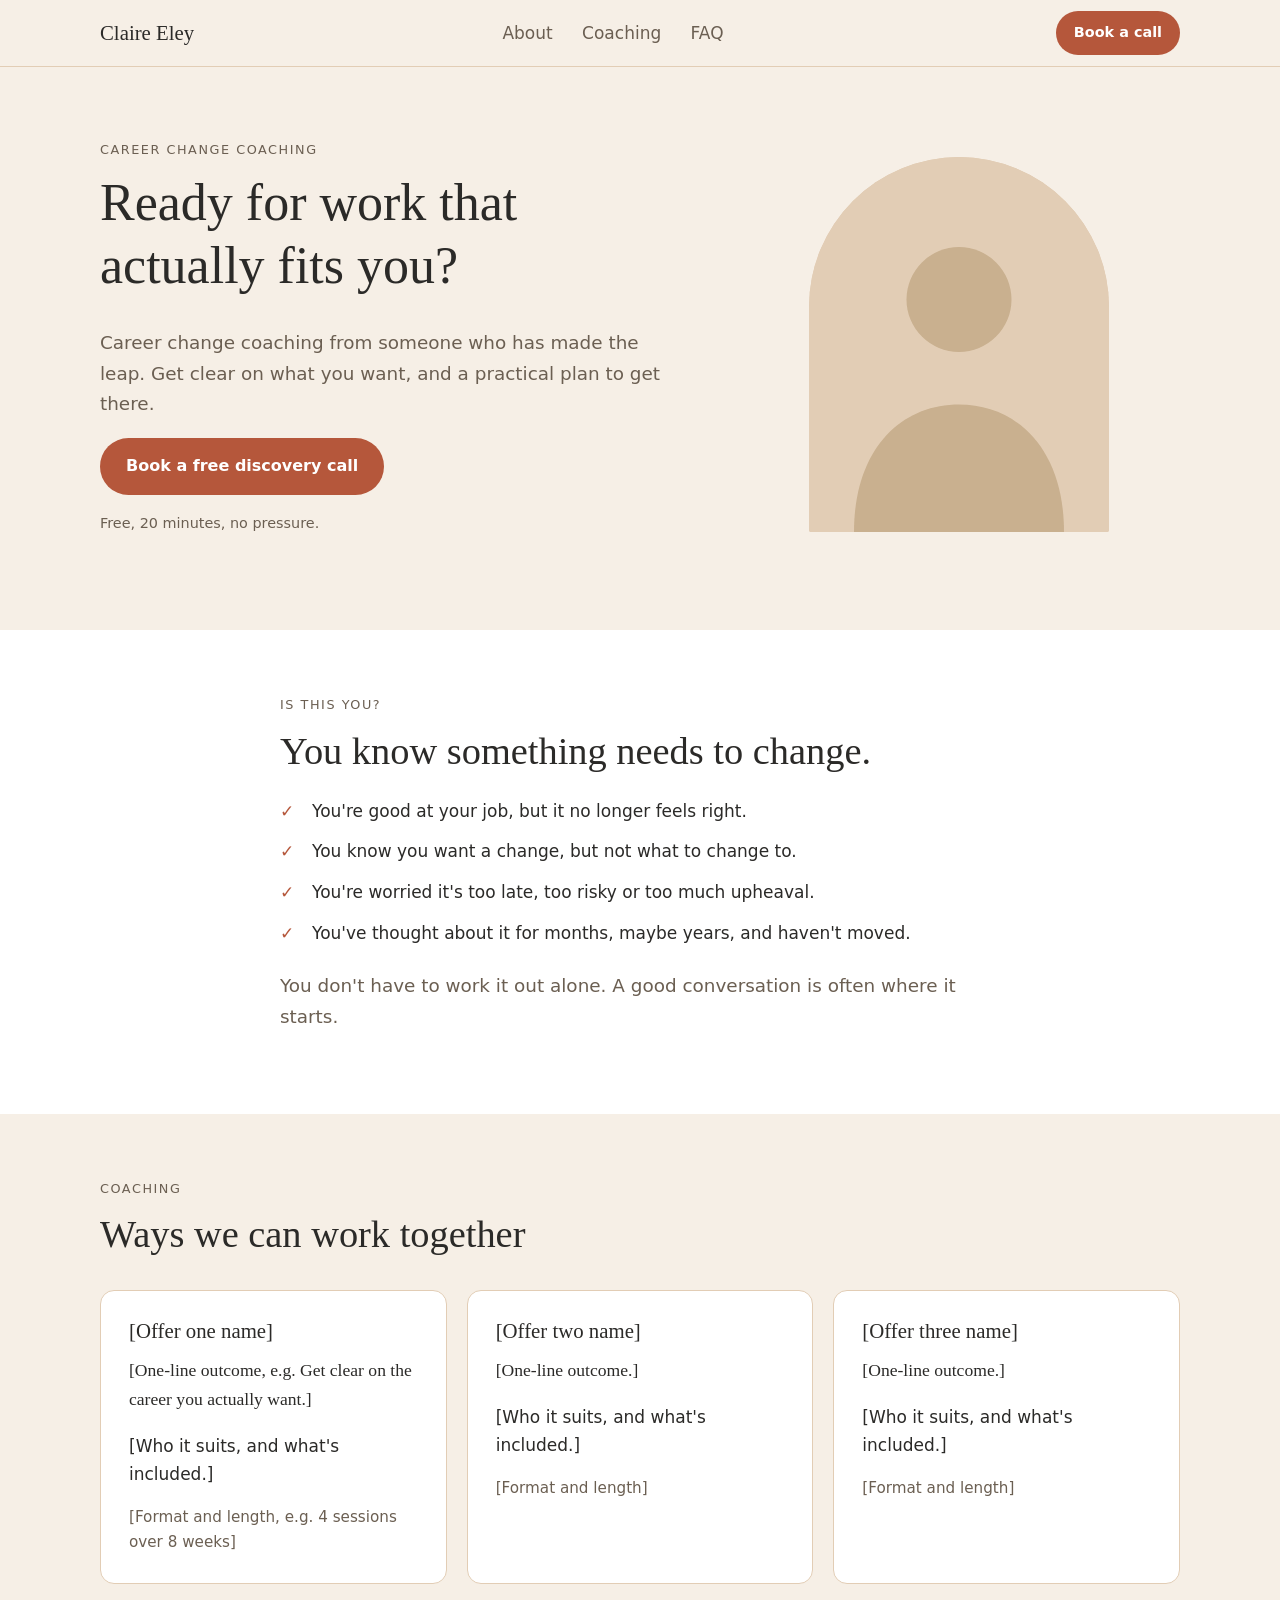
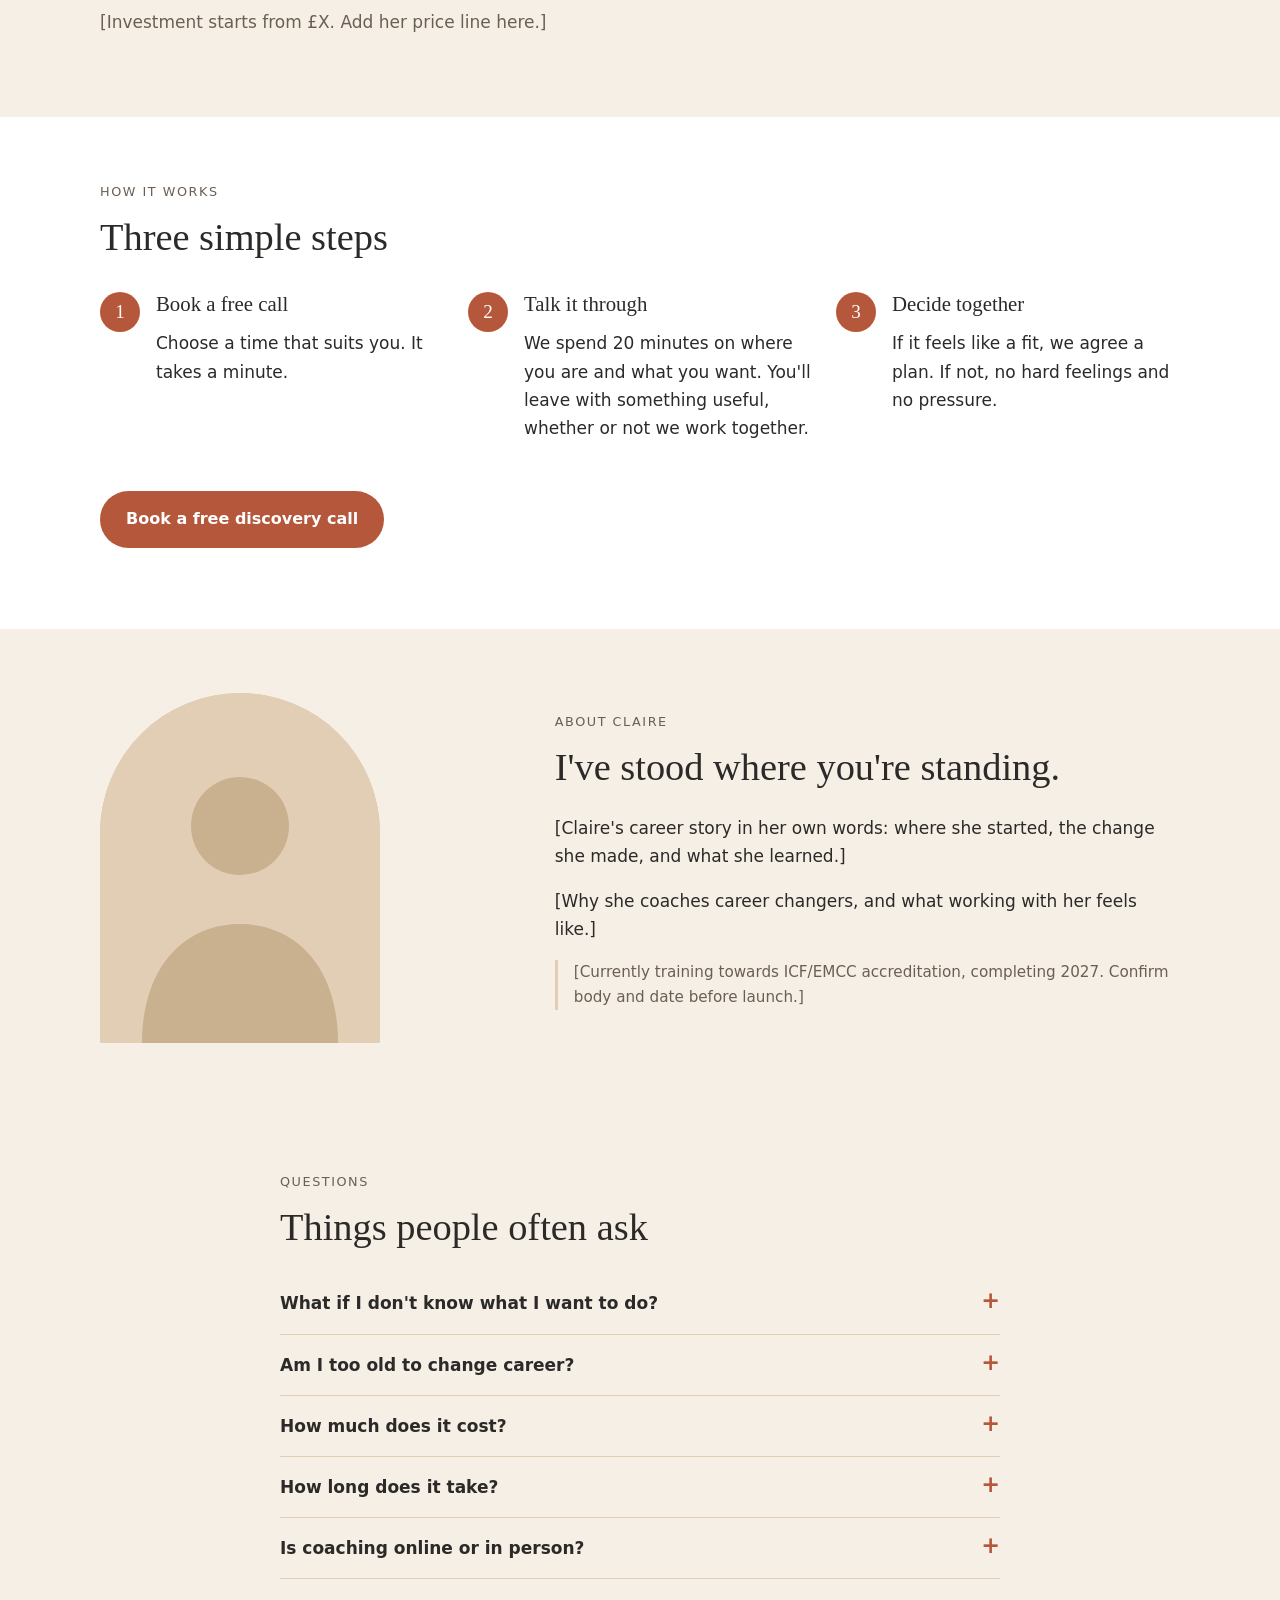
==== index.html @ 89d08ad0 "feat: about, hidden testimonials and FAQ sections Co-Authored-By: Claude Sonnet 5 <noreply@anthropic" ====
<!doctype html>
<html lang="en-GB">
<head>
  <meta charset="utf-8">
  <meta name="viewport" content="width=device-width, initial-scale=1">
  <title>Career Change Coach UK | Claire Eley Consulting &amp; Coaching</title>
  <meta name="description" content="Career change coaching in the UK with Claire Eley. Get clarity, confidence and a plan for work that fits you. Book a free discovery call.">
  <link rel="stylesheet" href="css/styles.css">
  <script src="js/main.js" defer></script>
</head>
<body>
<header class="site-header">
  <div class="container site-header__inner">
    <a class="logo" href="#top">Claire Eley</a>
    <nav class="site-nav" aria-label="Main">
      <a href="#about">About</a>
      <a href="#coaching">Coaching</a>
      <a href="#faq">FAQ</a>
    </nav>
    <a class="btn btn--primary btn--small js-book" href="#final-cta">Book a call</a>
  </div>
</header>
<main id="top">
<section class="hero">
  <div class="container hero__inner">
    <div class="hero__text">
      <p class="eyebrow">Career change coaching</p>
      <h1>Ready for work that actually fits you?</h1>
      <p class="lead">Career change coaching from someone who has made the leap. Get clear on what you want, and a practical plan to get there.</p>
      <p><a class="btn btn--primary js-book" href="#final-cta">Book a free discovery call</a></p>
      <p class="hero__note">Free, 20 minutes, no pressure.</p>
    </div>
    <div class="hero__photo">
      <img class="arch-photo" src="images/placeholder-portrait.svg" width="400" height="500" alt="Claire Eley, career change coach">
    </div>
  </div>
</section>

<section class="section section--alt" id="recognise">
  <div class="container narrow">
    <p class="eyebrow">Is this you?</p>
    <h2>You know something needs to change.</h2>
    <ul class="ticks">
      <li>You're good at your job, but it no longer feels right.</li>
      <li>You know you want a change, but not what to change to.</li>
      <li>You're worried it's too late, too risky or too much upheaval.</li>
      <li>You've thought about it for months, maybe years, and haven't moved.</li>
    </ul>
    <p class="lead">You don't have to work it out alone. A good conversation is often where it starts.</p>
  </div>
</section>

<section class="section" id="coaching">
  <div class="container">
    <p class="eyebrow">Coaching</p>
    <h2>Ways we can work together</h2>
    <div class="cards">
      <article class="card">
        <h3>[Offer one name]</h3>
        <p class="card__outcome">[One-line outcome, e.g. Get clear on the career you actually want.]</p>
        <p>[Who it suits, and what's included.]</p>
        <p class="card__meta">[Format and length, e.g. 4 sessions over 8 weeks]</p>
      </article>
      <article class="card">
        <h3>[Offer two name]</h3>
        <p class="card__outcome">[One-line outcome.]</p>
        <p>[Who it suits, and what's included.]</p>
        <p class="card__meta">[Format and length]</p>
      </article>
      <article class="card">
        <h3>[Offer three name]</h3>
        <p class="card__outcome">[One-line outcome.]</p>
        <p>[Who it suits, and what's included.]</p>
        <p class="card__meta">[Format and length]</p>
      </article>
    </div>
    <p class="price-note">[Investment starts from £X. Add her price line here.]</p>
  </div>
</section>

<section class="section section--alt" id="how-it-works">
  <div class="container">
    <p class="eyebrow">How it works</p>
    <h2>Three simple steps</h2>
    <ol class="steps">
      <li><h3>Book a free call</h3><p>Choose a time that suits you. It takes a minute.</p></li>
      <li><h3>Talk it through</h3><p>We spend 20 minutes on where you are and what you want. You'll leave with something useful, whether or not we work together.</p></li>
      <li><h3>Decide together</h3><p>If it feels like a fit, we agree a plan. If not, no hard feelings and no pressure.</p></li>
    </ol>
    <p><a class="btn btn--primary js-book" href="#final-cta">Book a free discovery call</a></p>
  </div>
</section>

<section class="section" id="about">
  <div class="container about">
    <div class="about__photo">
      <img class="arch-photo" src="images/placeholder-portrait.svg" width="400" height="500" alt="Claire Eley smiling" loading="lazy">
    </div>
    <div>
      <p class="eyebrow">About Claire</p>
      <h2>I've stood where you're standing.</h2>
      <p>[Claire's career story in her own words: where she started, the change she made, and what she learned.]</p>
      <p>[Why she coaches career changers, and what working with her feels like.]</p>
      <p class="credential">[Currently training towards ICF/EMCC accreditation, completing 2027. Confirm body and date before launch.]</p>
    </div>
  </div>
</section>

<!-- Remove the hidden attribute once 2-3 real client quotes (with permission) are in. -->
<section class="section section--alt" id="testimonials" hidden>
  <div class="container">
    <p class="eyebrow">Kind words</p>
    <h2>What clients say</h2>
    <div class="cards">
      <blockquote class="quote"><p>[Real client quote.]</p><footer>[First name, role]</footer></blockquote>
      <blockquote class="quote"><p>[Real client quote.]</p><footer>[First name, role]</footer></blockquote>
    </div>
  </div>
</section>

<section class="section" id="faq">
  <div class="container narrow">
    <p class="eyebrow">Questions</p>
    <h2>Things people often ask</h2>
    <details>
      <summary>What if I don't know what I want to do?</summary>
      <p>That's the most common starting point, and it's exactly what we work on. You don't need a plan to begin. You need a willingness to explore.</p>
    </details>
    <details>
      <summary>Am I too old to change career?</summary>
      <p>No. People change careers in their 30s, 40s, 50s and beyond. Your experience is an asset, and we'll work out how to use it.</p>
    </details>
    <details>
      <summary>How much does it cost?</summary>
      <p>[Add her pricing summary. The discovery call itself is always free.]</p>
    </details>
    <details>
      <summary>How long does it take?</summary>
      <p>[Typical length of her programmes.] Everyone's different, so we'll agree a pace that fits your life.</p>
    </details>
    <details>
      <summary>Is coaching online or in person?</summary>
      <p>[Her format, e.g. online by video call, with in-person options in her area.]</p>
    </details>
  </div>
</section>
</main>
</body>
</html>
---- css/styles.css ----
/* ==========================================================
   Claire Eley Consulting & Coaching
   To rebrand: change only the variables in :root.
   ========================================================== */
:root {
  --cream: #f6efe6;
  --sand: #e2cdb5;
  --ink: #2b2a28;
  --muted: #6b5f52;
  --terracotta: #b5573b;
  --terracotta-dark: #9a4830;
  --white: #ffffff;
  --serif: Georgia, "Times New Roman", serif;
  --sans: system-ui, -apple-system, "Segoe UI", Roboto, sans-serif;
  --radius: 14px;
  --maxw: 1080px;
}

*, *::before, *::after { box-sizing: border-box; }
html { scroll-behavior: smooth; -webkit-text-size-adjust: 100%; }
body {
  margin: 0;
  background: var(--cream);
  color: var(--ink);
  font-family: var(--sans);
  font-size: 1.0625rem;
  line-height: 1.65;
}
img { max-width: 100%; display: block; }
a { color: var(--terracotta-dark); }
h1, h2, h3 { font-family: var(--serif); font-weight: 400; line-height: 1.2; margin: 0 0 .6em; }
h1 { font-size: clamp(2rem, 6vw, 3.25rem); }
h2 { font-size: clamp(1.6rem, 4vw, 2.4rem); }
h3 { font-size: 1.3rem; }
p { margin: 0 0 1em; }
:focus-visible { outline: 3px solid var(--terracotta); outline-offset: 3px; }

.container { width: min(100% - 2rem, var(--maxw)); margin-inline: auto; }
.section { padding: 4rem 0; }
.section--alt { background: var(--white); }
.eyebrow {
  font-family: var(--sans); font-size: .8rem; letter-spacing: .12em;
  text-transform: uppercase; color: var(--muted); margin-bottom: .75rem;
}
.lead { font-size: 1.15rem; color: var(--muted); }

.btn {
  display: inline-block; padding: .85rem 1.5rem; border-radius: 999px;
  font-weight: 600; text-decoration: none; text-align: center; cursor: pointer;
  border: 2px solid transparent; font-size: 1rem; font-family: var(--sans);
}
.btn--primary { background: var(--terracotta); color: var(--white); }
.btn--primary:hover { background: var(--terracotta-dark); }
.btn--ghost { border-color: var(--terracotta); color: var(--terracotta-dark); background: transparent; }
.btn--ghost:hover { background: var(--terracotta); color: var(--white); }
.btn--small { padding: .5rem 1rem; font-size: .9rem; }

@media (prefers-reduced-motion: reduce) { html { scroll-behavior: auto; } }

/* Header */
.site-header {
  position: sticky; top: 0; z-index: 10;
  background: rgba(246, 239, 230, .96); backdrop-filter: blur(6px);
  border-bottom: 1px solid var(--sand);
}
.site-header__inner { display: flex; align-items: center; justify-content: space-between; padding: .7rem 0; gap: 1rem; }
.logo { font-family: var(--serif); font-size: 1.3rem; color: var(--ink); text-decoration: none; }
.site-nav { display: none; }
.site-nav a { color: var(--muted); text-decoration: none; margin-right: 1.5rem; }
.site-nav a:hover { color: var(--terracotta-dark); }

/* Hero */
.hero { padding: 2.5rem 0 3.5rem; }
.hero__inner { display: grid; gap: 2rem; align-items: center; }
.hero__photo { order: -1; max-width: 320px; margin-inline: auto; }
.arch-photo { width: 100%; height: auto; aspect-ratio: 4 / 5; object-fit: cover; border-radius: 999px 999px 14px 14px; background: var(--sand); }
.hero__note { font-size: .9rem; color: var(--muted); }

@media (min-width: 800px) {
  .site-nav { display: block; }
  .hero { padding: 4.5rem 0 5rem; }
  .hero__inner { grid-template-columns: 1.3fr 1fr; gap: 4rem; }
  .hero__photo { order: 0; max-width: none; }
}

.narrow { max-width: 720px; }
.ticks { list-style: none; padding: 0; margin: 0 0 1.5rem; }
.ticks li { padding-left: 2rem; position: relative; margin-bottom: .8rem; }
.ticks li::before { content: "✓"; position: absolute; left: 0; color: var(--terracotta); font-weight: 700; }

.cards { display: grid; gap: 1.25rem; margin: 2rem 0 1.5rem; }
.card { background: var(--white); border: 1px solid var(--sand); border-radius: var(--radius); padding: 1.75rem; }
.card__outcome { font-family: var(--serif); font-size: 1.1rem; }
.card__meta { color: var(--muted); font-size: .95rem; margin: 0; }
.price-note { color: var(--muted); }

.steps { list-style: none; padding: 0; margin: 2rem 0; display: grid; gap: 1.5rem; counter-reset: step; }
.steps li { position: relative; padding-left: 3.5rem; counter-increment: step; }
.steps li::before {
  content: counter(step); position: absolute; left: 0; top: 0;
  width: 2.5rem; height: 2.5rem; border-radius: 50%;
  background: var(--terracotta); color: var(--white);
  display: grid; place-items: center; font-family: var(--serif); font-size: 1.2rem;
}

@media (min-width: 800px) {
  .cards { grid-template-columns: repeat(3, 1fr); }
  .steps { grid-template-columns: repeat(3, 1fr); }
}

.about { display: grid; gap: 2rem; align-items: center; }
.about__photo { max-width: 280px; }
.credential { color: var(--muted); font-size: .95rem; border-left: 3px solid var(--sand); padding-left: 1rem; }

.quote { margin: 0; background: var(--cream); border-radius: var(--radius); padding: 1.75rem; font-family: var(--serif); font-size: 1.1rem; }
.quote footer { font-family: var(--sans); font-size: .9rem; color: var(--muted); margin-top: .75rem; }

details { border-bottom: 1px solid var(--sand); padding: 1rem 0; }
summary { cursor: pointer; font-weight: 600; list-style: none; padding-right: 2rem; position: relative; }
summary::-webkit-details-marker { display: none; }
summary::after { content: "+"; position: absolute; right: 0; color: var(--terracotta); font-size: 1.4rem; line-height: 1; }
details[open] summary::after { content: "–"; }
details p { margin: .75rem 0 0; color: var(--muted); }

@media (min-width: 800px) {
  .about { grid-template-columns: 1fr 1.6fr; gap: 4rem; }
}

[hidden] { display: none !important; }
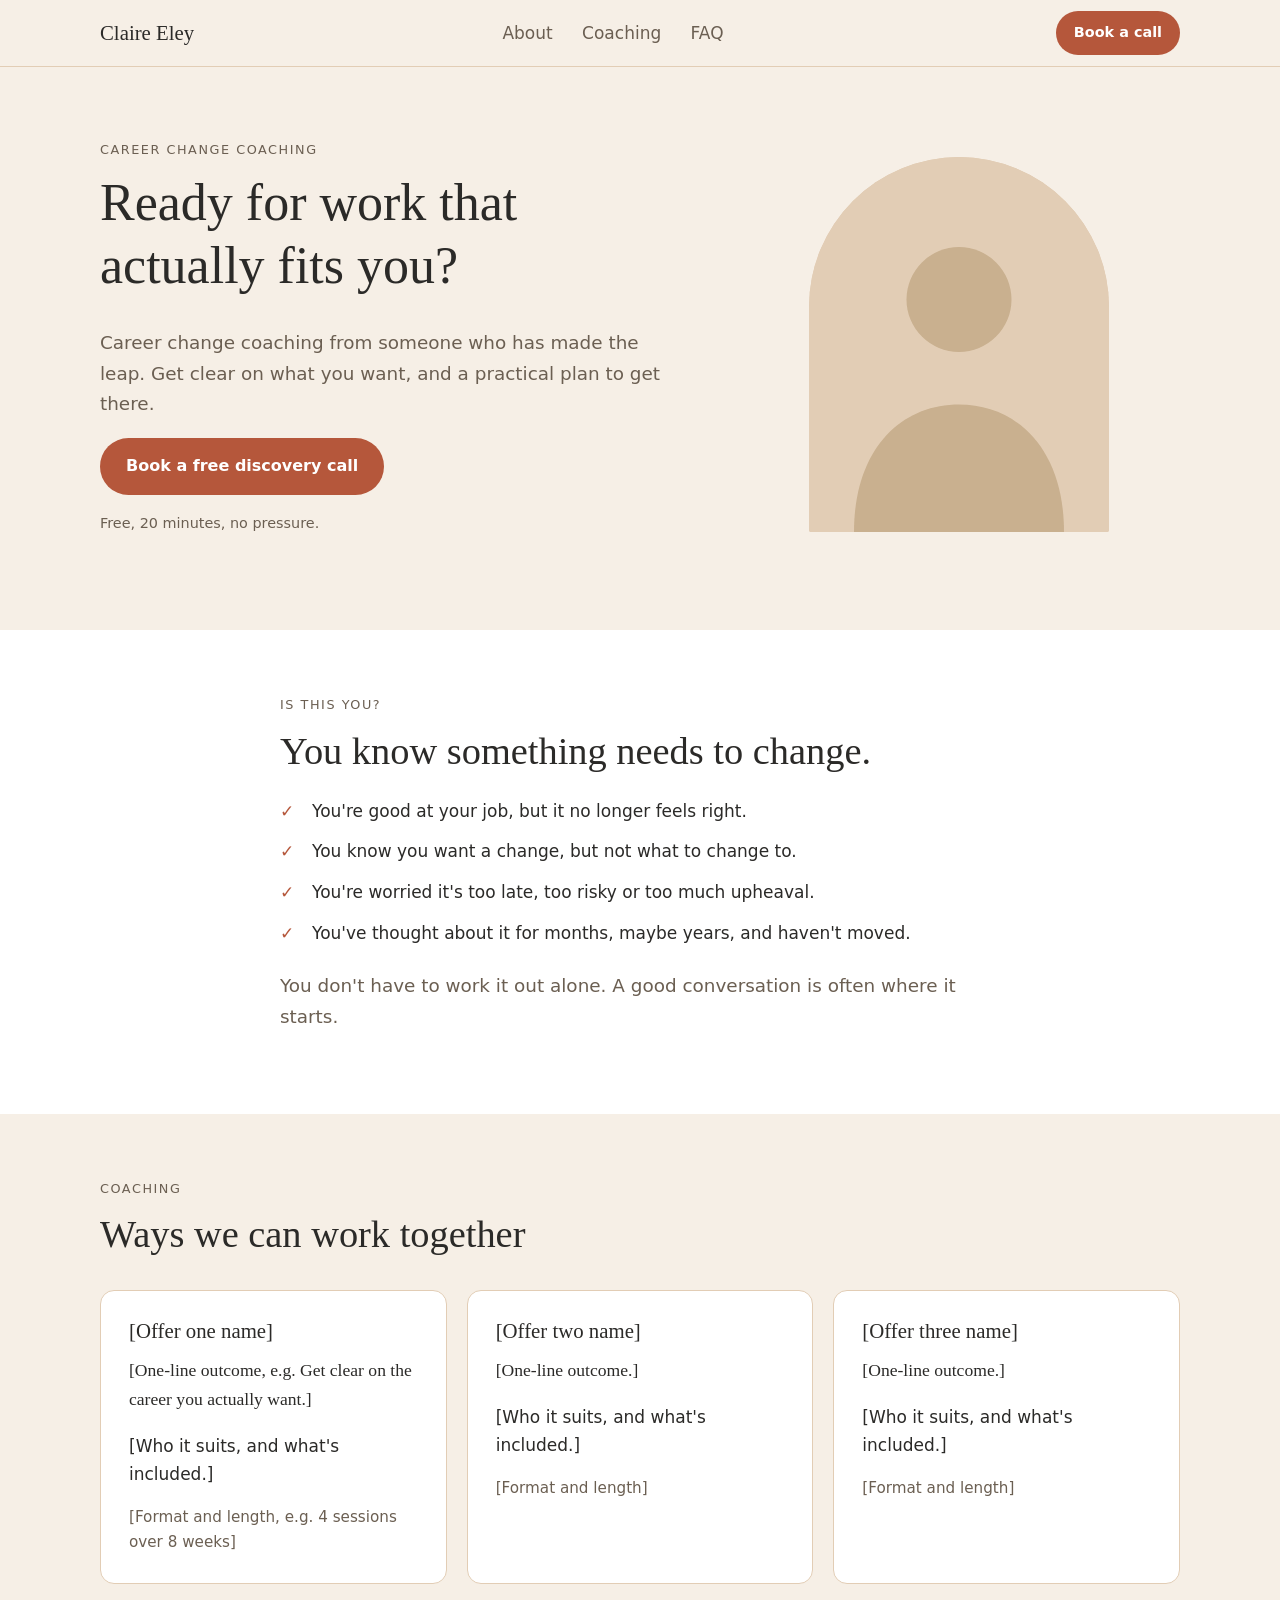
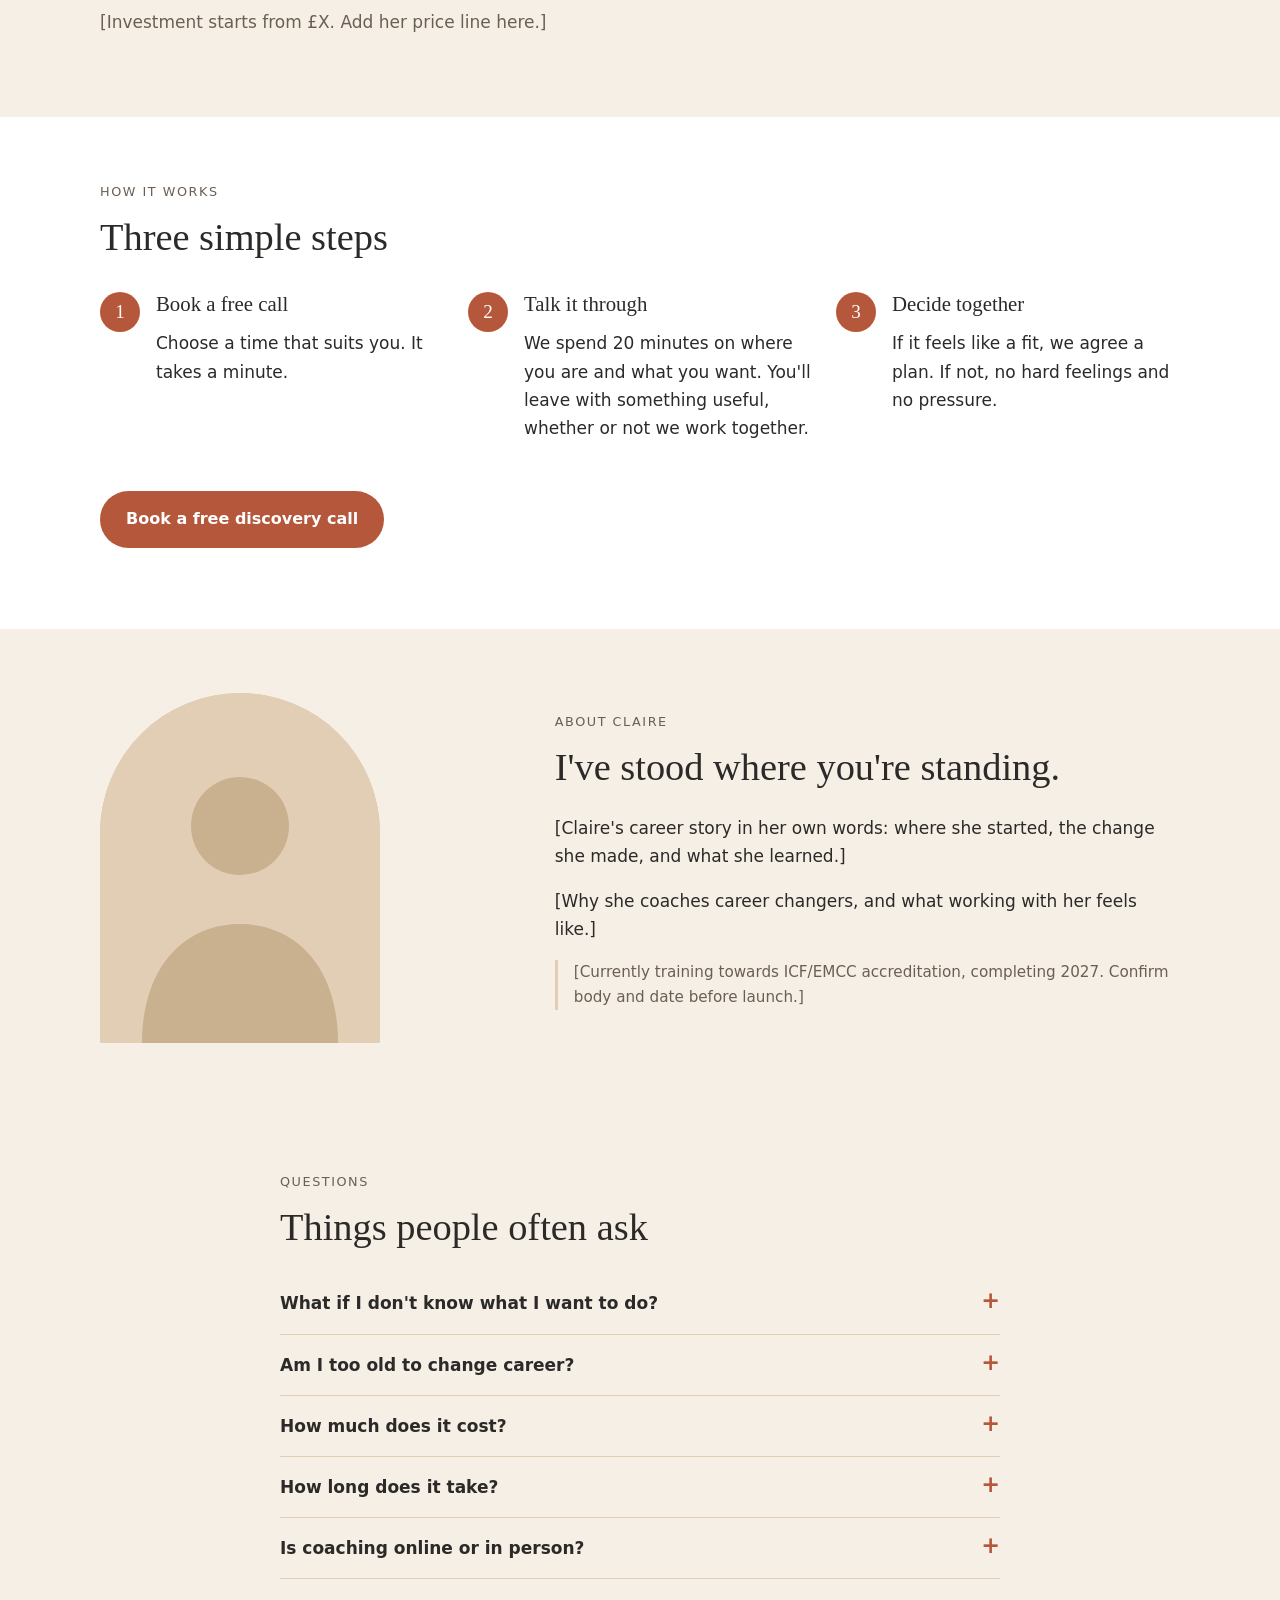
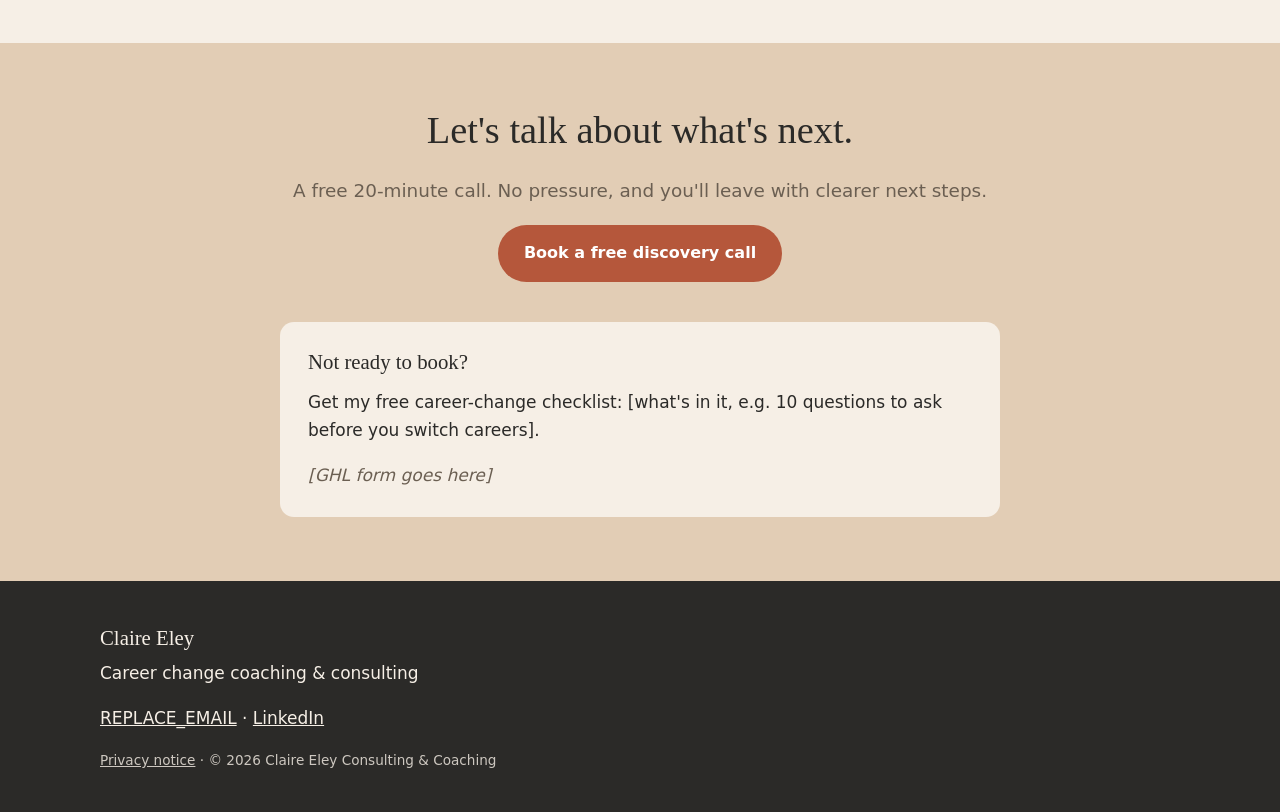
==== commit cf537b7d: "feat: final call-to-action, lead-magnet slot and footer Co-Authored-By: Claude Sonnet 5 <noreply@ant" ====
--- a/index.html
+++ b/index.html
@@ -144,6 +144,32 @@
     </details>
   </div>
 </section>
+
+<section class="section cta" id="final-cta">
+  <div class="container narrow">
+    <h2>Let's talk about what's next.</h2>
+    <p class="lead">A free 20-minute call. No pressure, and you'll leave with clearer next steps.</p>
+    <p><a class="btn btn--primary js-book" href="#final-cta">Book a free discovery call</a></p>
+
+    <div class="magnet">
+      <h3>Not ready to book?</h3>
+      <p>Get my free career-change checklist: [what's in it, e.g. 10 questions to ask before you switch careers].</p>
+      <div class="form-slot">
+        <!-- Paste the GHL form embed code here. It must redirect to thank-you.html and include the consent tickbox linking to privacy.html. -->
+        <p class="form-slot__fallback">[GHL form goes here]</p>
+      </div>
+    </div>
+  </div>
+</section>
 </main>
+
+<footer class="site-footer">
+  <div class="container site-footer__inner">
+    <p class="logo">Claire Eley</p>
+    <p>Career change coaching &amp; consulting</p>
+    <p><a href="mailto:REPLACE_EMAIL">REPLACE_EMAIL</a> · <a href="https://REPLACE_LINKEDIN_URL">LinkedIn</a></p>
+    <p class="site-footer__small"><a href="privacy.html">Privacy notice</a> · © 2026 Claire Eley Consulting &amp; Coaching</p>
+  </div>
+</footer>
 </body>
 </html>
--- a/css/styles.css
+++ b/css/styles.css
@@ -127,3 +127,15 @@
 }
 
 [hidden] { display: none !important; }
+
+.cta { background: var(--sand); text-align: center; }
+.cta .narrow { margin-inline: auto; }
+.magnet { background: var(--cream); border-radius: var(--radius); padding: 1.75rem; margin-top: 2.5rem; text-align: left; }
+.form-slot { margin-top: 1rem; }
+.form-slot iframe { width: 100%; border: 0; }
+.form-slot__fallback { color: var(--muted); font-style: italic; margin: 0; }
+
+.site-footer { background: var(--ink); color: var(--cream); padding: 2.5rem 0; }
+.site-footer a { color: var(--cream); }
+.site-footer .logo { color: var(--cream); margin-bottom: .25rem; }
+.site-footer__small { font-size: .85rem; opacity: .8; margin: 1rem 0 0; }
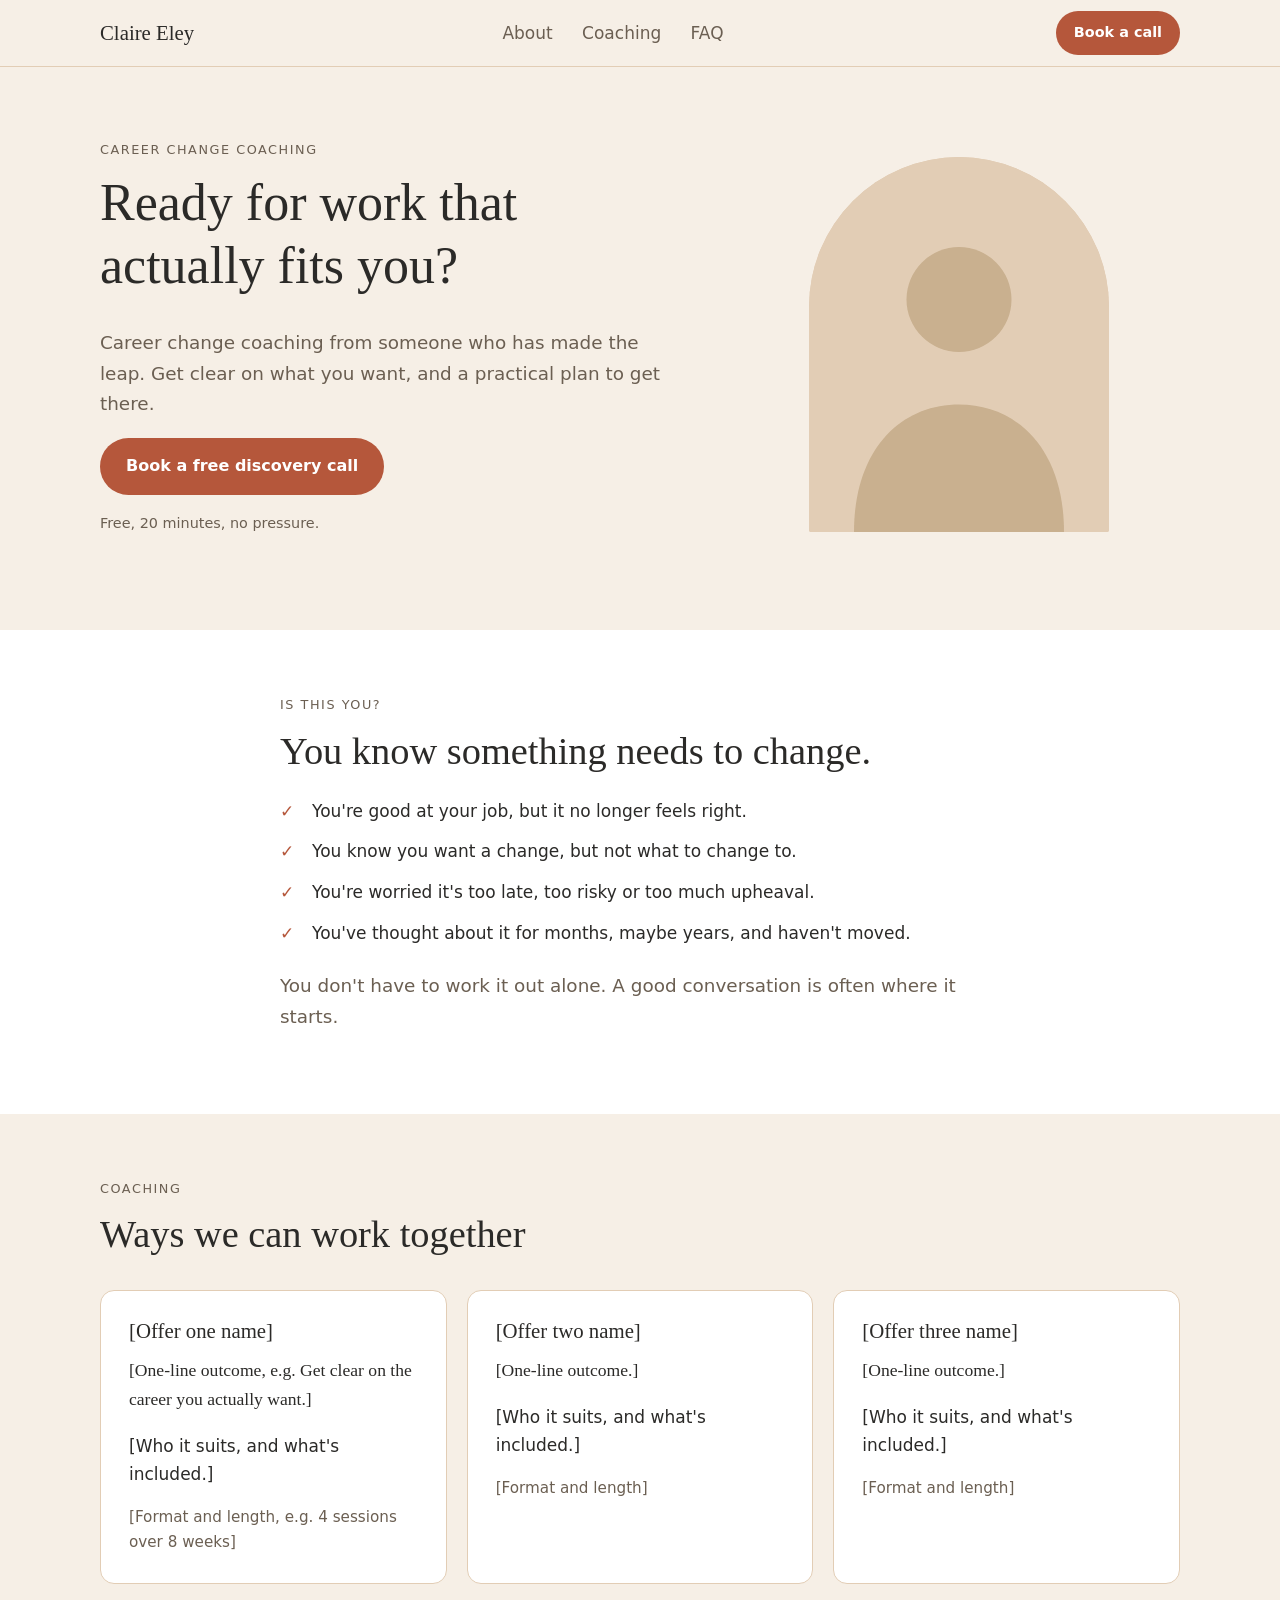
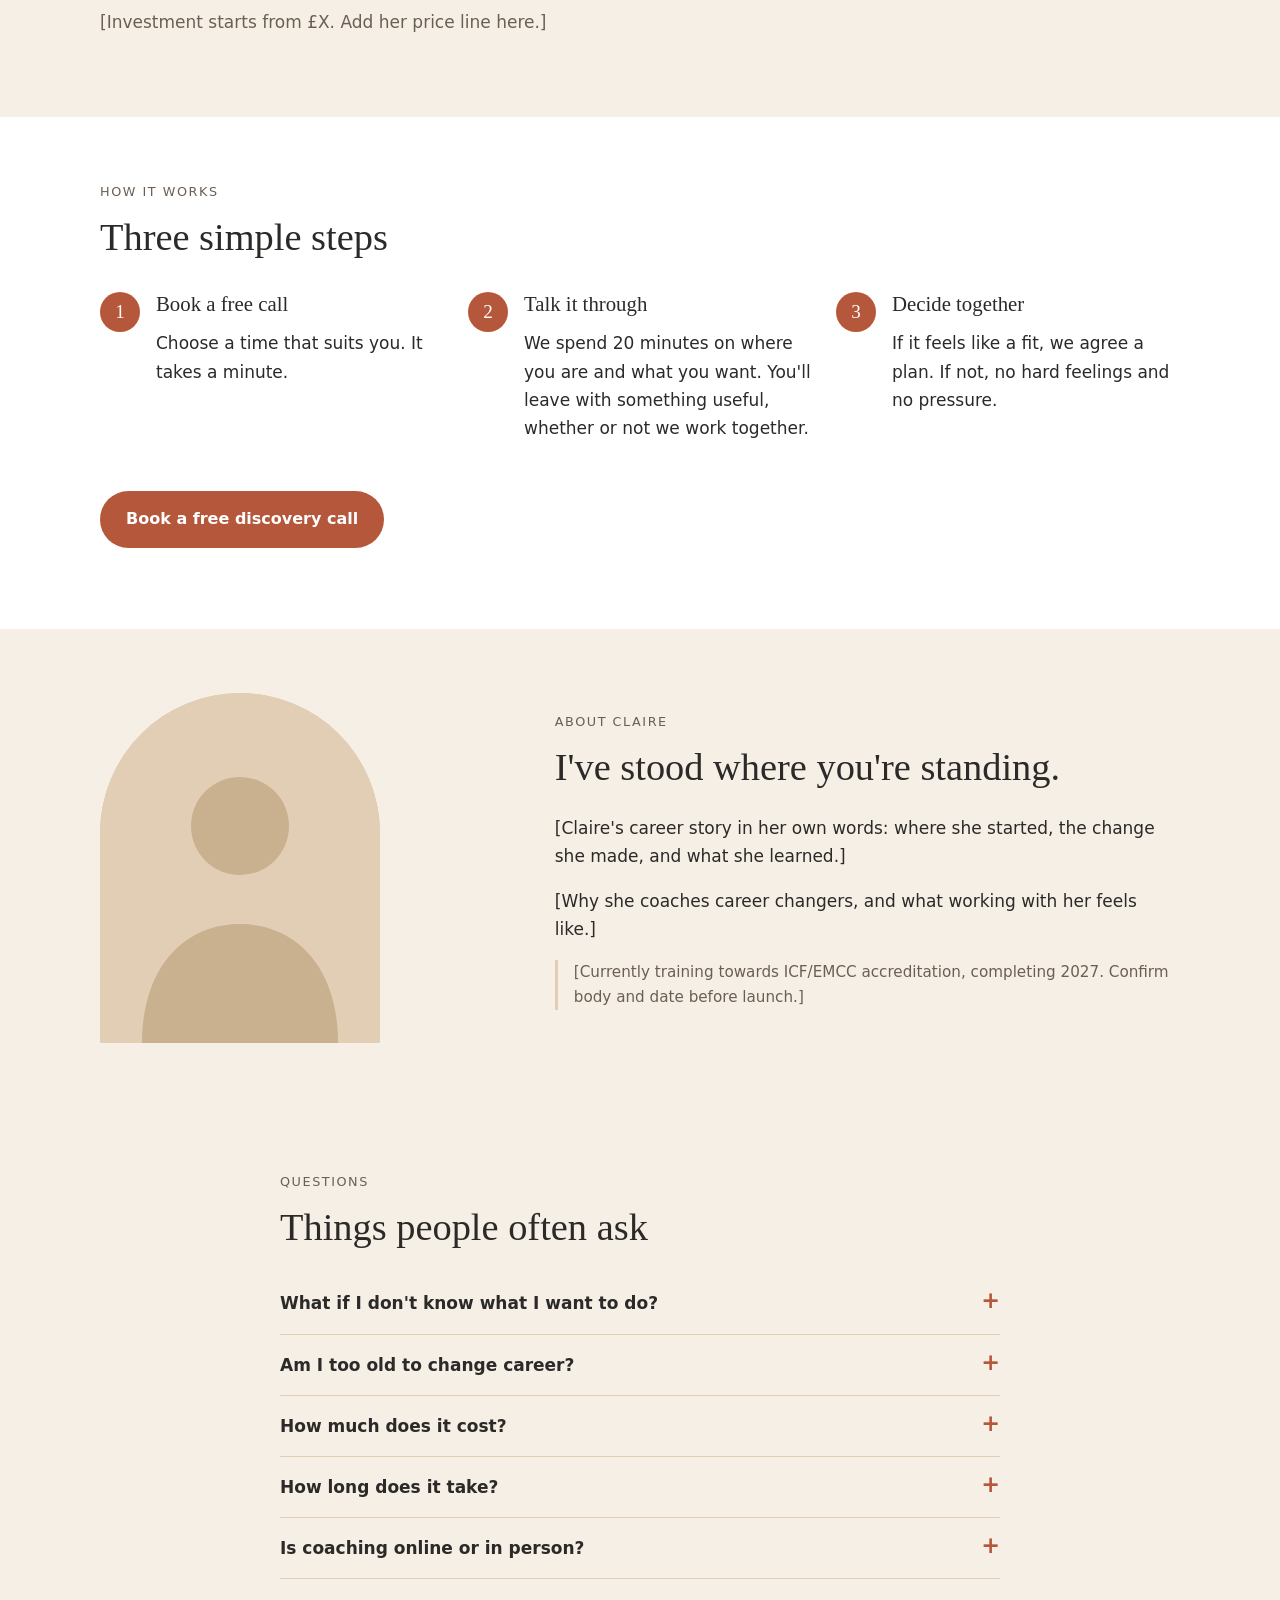
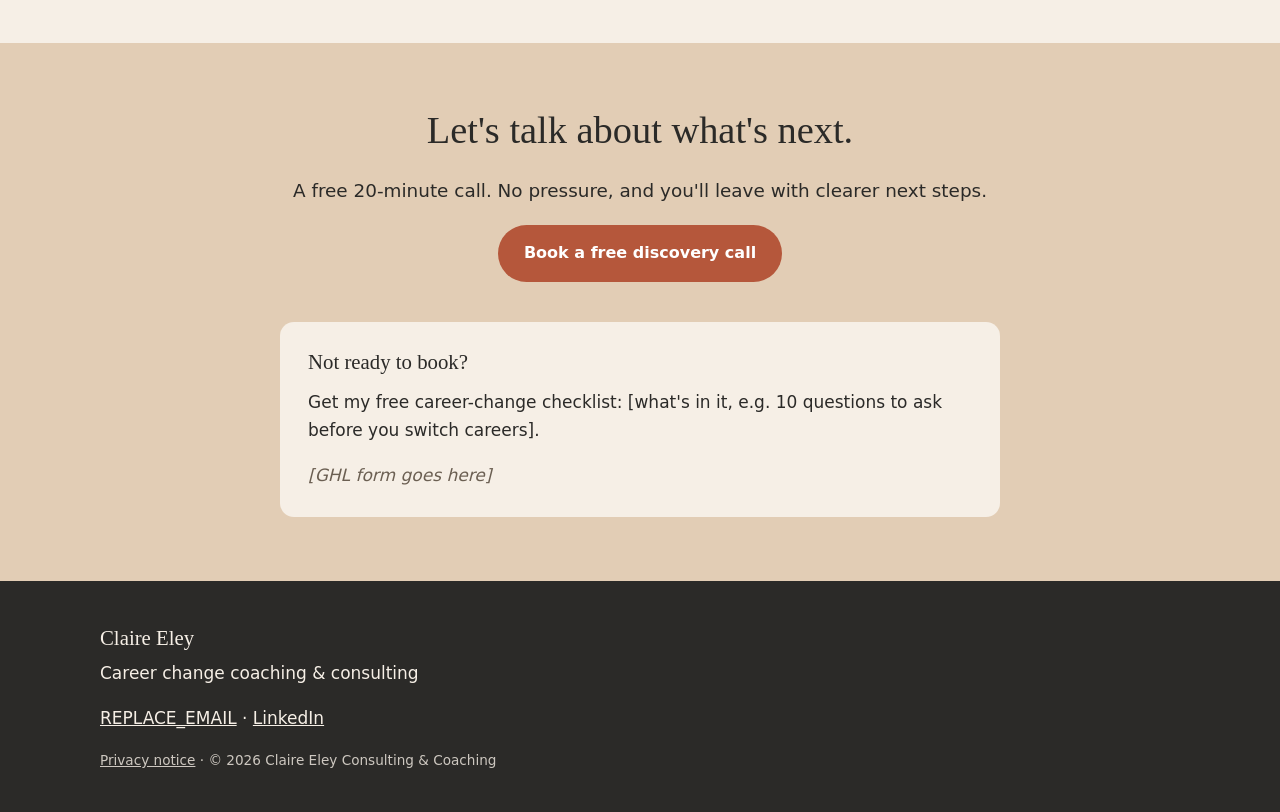
==== commit 2978fe24: "fix: apply final review findings Co-Authored-By: Claude Sonnet 5 <noreply@anthropic.com>" ====
--- a/index.html
+++ b/index.html
@@ -7,6 +7,23 @@
   <meta name="description" content="Career change coaching in the UK with Claire Eley. Get clarity, confidence and a plan for work that fits you. Book a free discovery call.">
   <link rel="stylesheet" href="css/styles.css">
   <script src="js/main.js" defer></script>
+  <link rel="canonical" href="https://REPLACE_DOMAIN/">
+  <meta property="og:type" content="website">
+  <meta property="og:title" content="Career Change Coach UK | Claire Eley">
+  <meta property="og:description" content="Clarity, confidence and a plan for work that fits you. Book a free discovery call.">
+  <meta property="og:url" content="https://REPLACE_DOMAIN/">
+  <meta property="og:image" content="https://REPLACE_DOMAIN/images/share.jpg">
+  <meta name="twitter:card" content="summary_large_image">
+  <script type="application/ld+json">
+  {
+    "@context": "https://schema.org",
+    "@type": "ProfessionalService",
+    "name": "Claire Eley Consulting & Coaching",
+    "url": "https://REPLACE_DOMAIN/",
+    "description": "Career change coaching in the UK.",
+    "areaServed": "GB"
+  }
+  </script>
 </head>
 <body>
 <header class="site-header">
@@ -112,8 +129,10 @@
     <p class="eyebrow">Kind words</p>
     <h2>What clients say</h2>
     <div class="cards">
+      <!-- Uncomment and fill in when 2-3 real client quotes (with permission) exist; then remove the hidden attribute on this section.
       <blockquote class="quote"><p>[Real client quote.]</p><footer>[First name, role]</footer></blockquote>
       <blockquote class="quote"><p>[Real client quote.]</p><footer>[First name, role]</footer></blockquote>
+      -->
     </div>
   </div>
 </section>
@@ -124,7 +143,7 @@
     <h2>Things people often ask</h2>
     <details>
       <summary>What if I don't know what I want to do?</summary>
-      <p>That's the most common starting point, and it's exactly what we work on. You don't need a plan to begin. You need a willingness to explore.</p>
+      <p>That's a very common starting point, and it's exactly what we work on. You don't need a plan to begin. You need a willingness to explore.</p>
     </details>
     <details>
       <summary>Am I too old to change career?</summary>
@@ -167,7 +186,7 @@
   <div class="container site-footer__inner">
     <p class="logo">Claire Eley</p>
     <p>Career change coaching &amp; consulting</p>
-    <p><a href="mailto:REPLACE_EMAIL">REPLACE_EMAIL</a> · <a href="https://REPLACE_LINKEDIN_URL">LinkedIn</a></p>
+    <p><a href="mailto:REPLACE_EMAIL">REPLACE_EMAIL</a> · <a href="https://www.linkedin.com/in/REPLACE_LINKEDIN_HANDLE">LinkedIn</a></p>
     <p class="site-footer__small"><a href="privacy.html">Privacy notice</a> · © 2026 Claire Eley Consulting &amp; Coaching</p>
   </div>
 </footer>
--- a/css/styles.css
+++ b/css/styles.css
@@ -17,6 +17,7 @@
 }
 
 *, *::before, *::after { box-sizing: border-box; }
+[id] { scroll-margin-top: 5rem; }
 html { scroll-behavior: smooth; -webkit-text-size-adjust: 100%; }
 body {
   margin: 0;
@@ -86,7 +87,7 @@
 .narrow { max-width: 720px; }
 .ticks { list-style: none; padding: 0; margin: 0 0 1.5rem; }
 .ticks li { padding-left: 2rem; position: relative; margin-bottom: .8rem; }
-.ticks li::before { content: "✓"; position: absolute; left: 0; color: var(--terracotta); font-weight: 700; }
+.ticks li::before { content: "✓"; content: "✓" / ""; position: absolute; left: 0; color: var(--terracotta); font-weight: 700; }
 
 .cards { display: grid; gap: 1.25rem; margin: 2rem 0 1.5rem; }
 .card { background: var(--white); border: 1px solid var(--sand); border-radius: var(--radius); padding: 1.75rem; }
@@ -129,6 +130,7 @@
 [hidden] { display: none !important; }
 
 .cta { background: var(--sand); text-align: center; }
+.cta .lead { color: var(--ink); }
 .cta .narrow { margin-inline: auto; }
 .magnet { background: var(--cream); border-radius: var(--radius); padding: 1.75rem; margin-top: 2.5rem; text-align: left; }
 .form-slot { margin-top: 1rem; }
@@ -139,3 +141,6 @@
 .site-footer a { color: var(--cream); }
 .site-footer .logo { color: var(--cream); margin-bottom: .25rem; }
 .site-footer__small { font-size: .85rem; opacity: .8; margin: 1rem 0 0; }
+
+.legal h2 { font-size: 1.4rem; margin-top: 2rem; }
+.legal ul { padding-left: 1.2rem; }
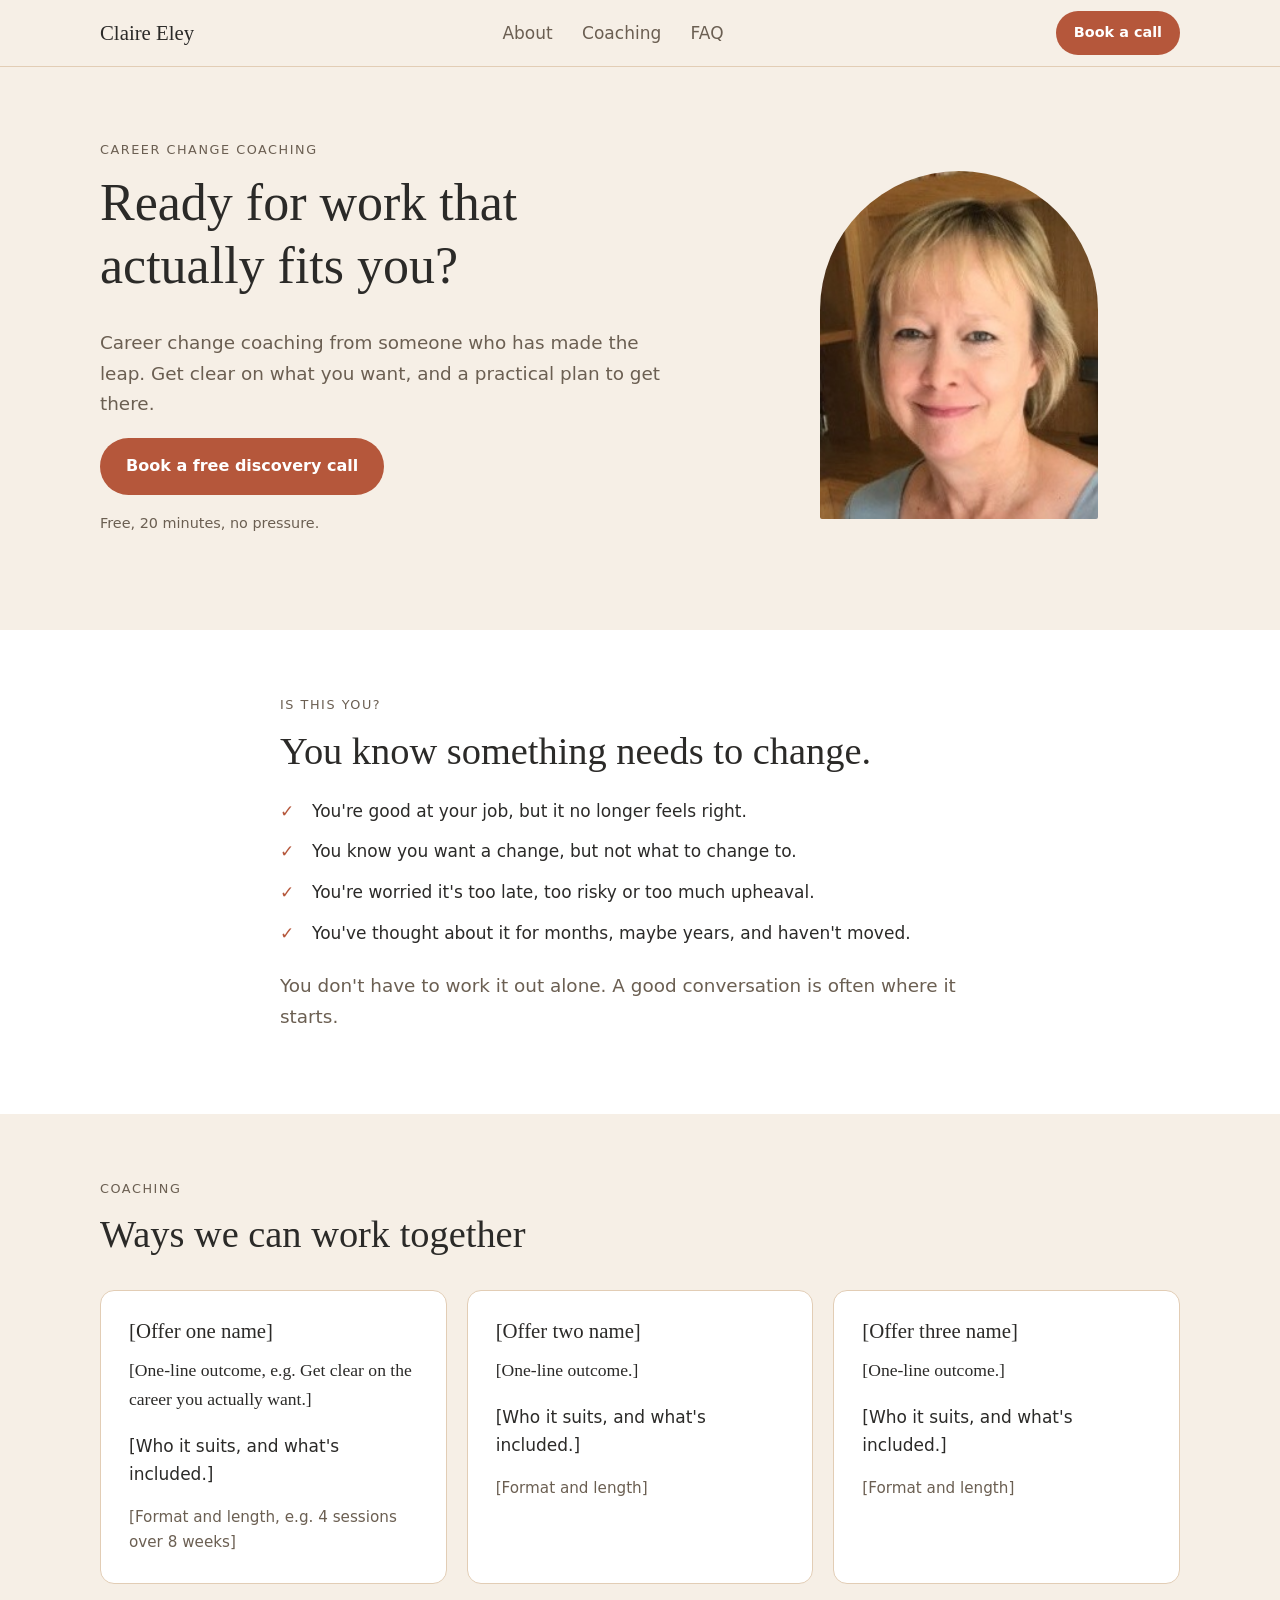
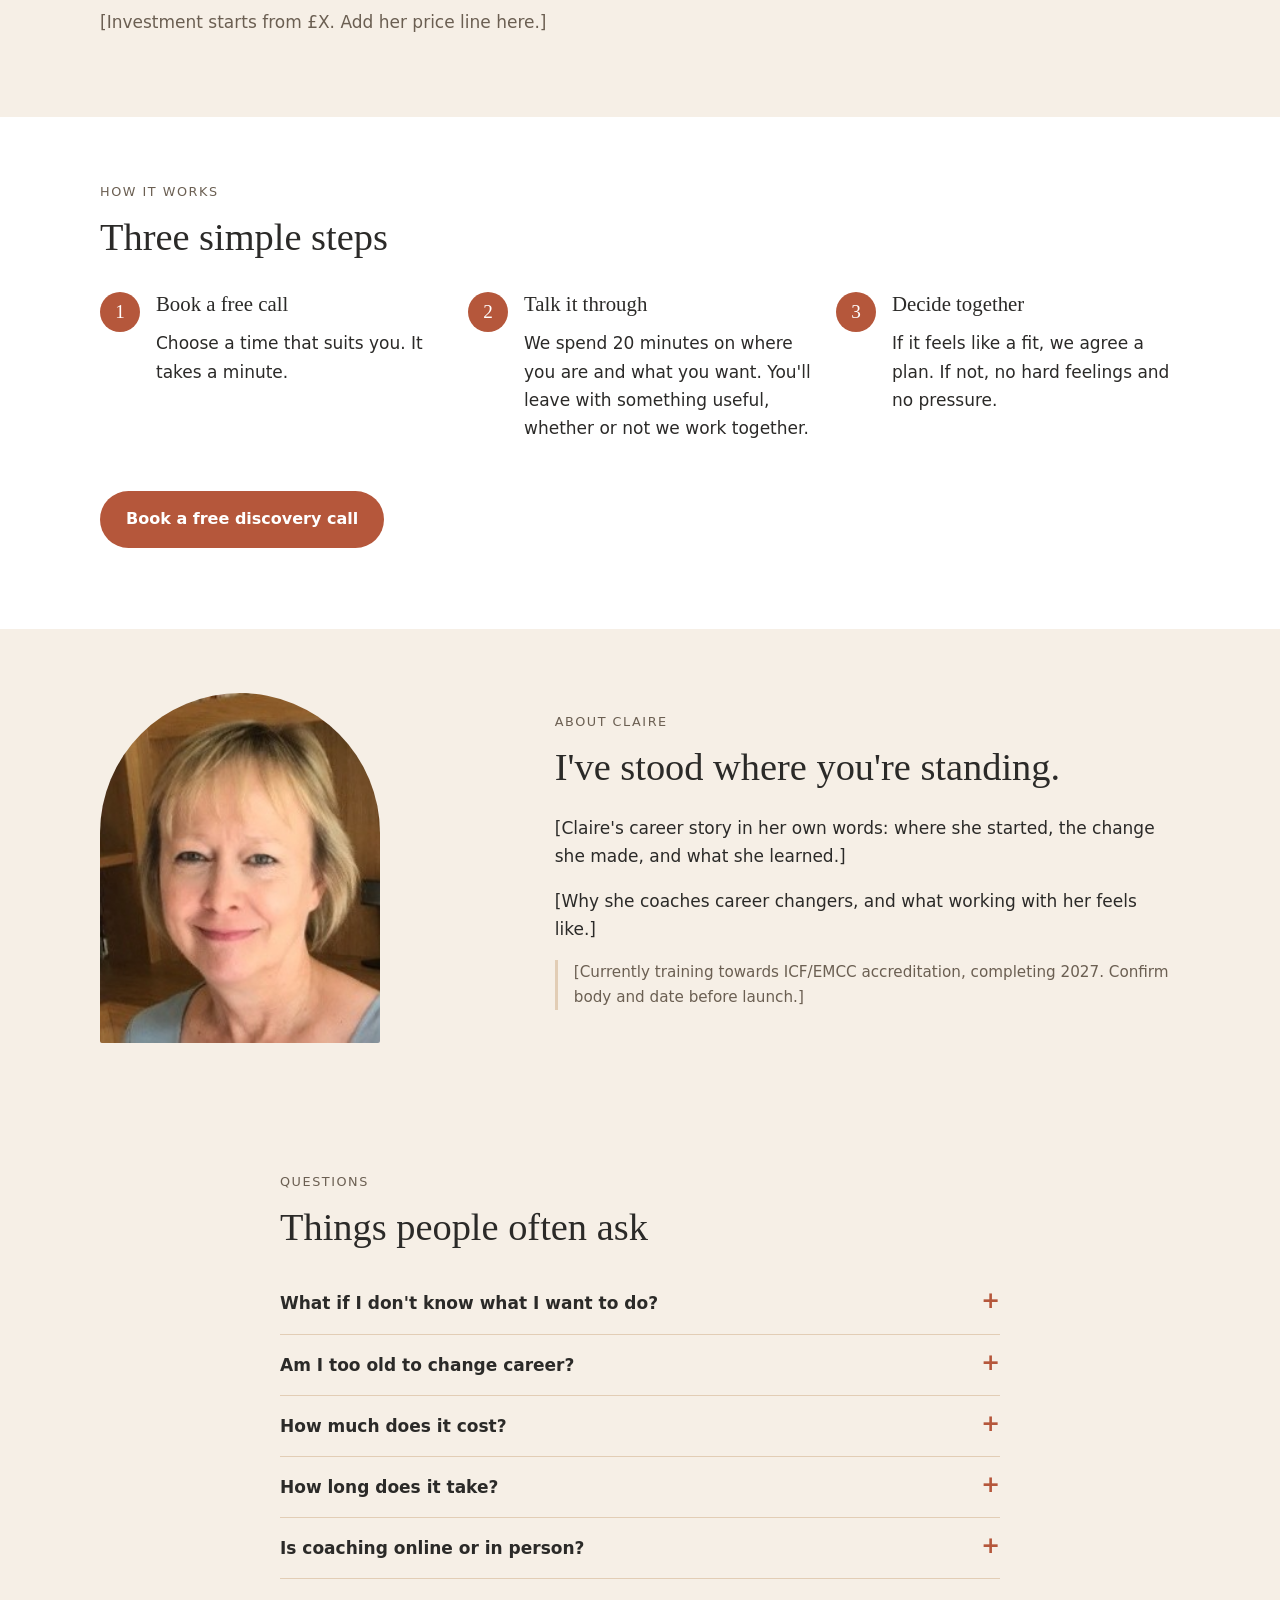
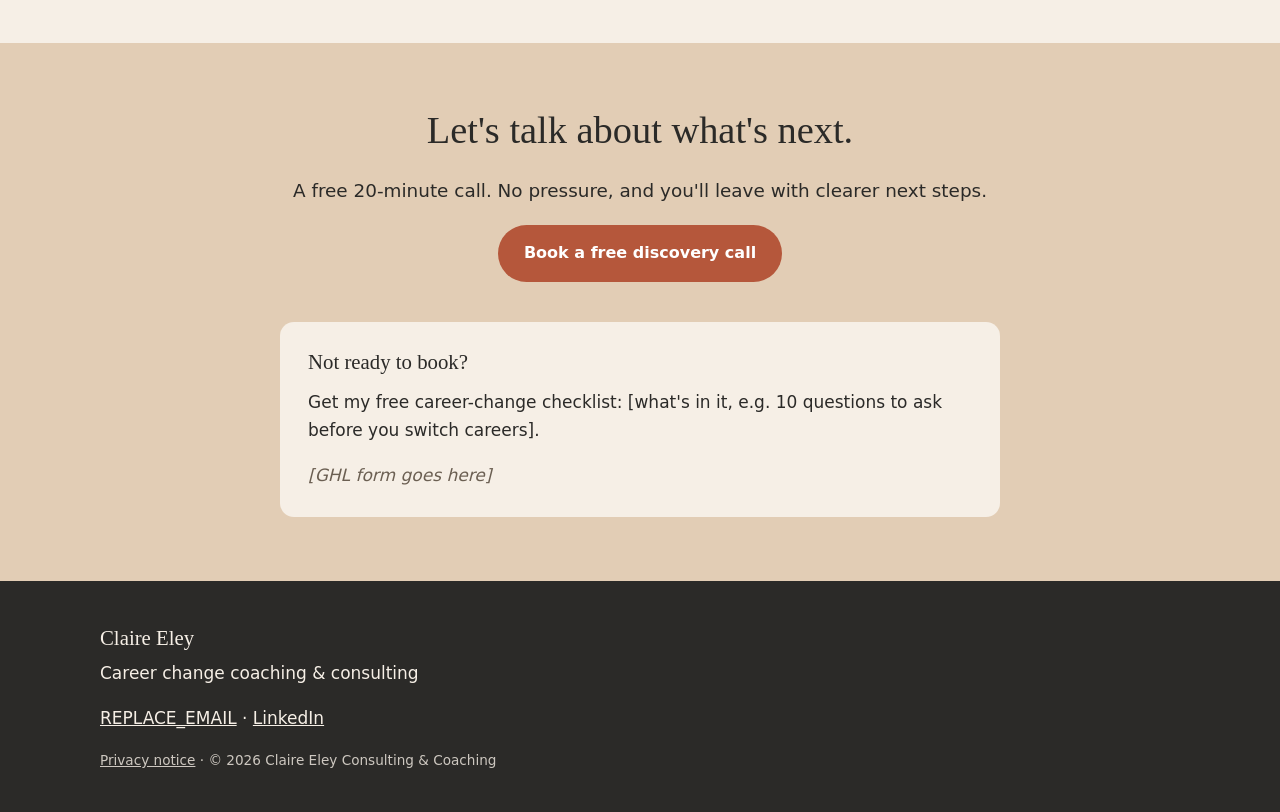
==== commit 14c5db34: "feat: add Claire's portrait to hero and About Co-Authored-By: Claude Sonnet 5 <noreply@anthropic.com" ====
--- a/index.html
+++ b/index.html
@@ -48,7 +48,7 @@
       <p class="hero__note">Free, 20 minutes, no pressure.</p>
     </div>
     <div class="hero__photo">
-      <img class="arch-photo" src="images/placeholder-portrait.svg" width="400" height="500" alt="Claire Eley, career change coach">
+      <img class="arch-photo" src="images/claire-portrait.jpg" width="400" height="500" alt="Claire Eley, career change coach" fetchpriority="high">
     </div>
   </div>
 </section>
@@ -111,7 +111,7 @@
 <section class="section" id="about">
   <div class="container about">
     <div class="about__photo">
-      <img class="arch-photo" src="images/placeholder-portrait.svg" width="400" height="500" alt="Claire Eley smiling" loading="lazy">
+      <img class="arch-photo" src="images/claire-portrait.jpg" width="400" height="500" alt="Claire Eley smiling" loading="lazy">
     </div>
     <div>
       <p class="eyebrow">About Claire</p>
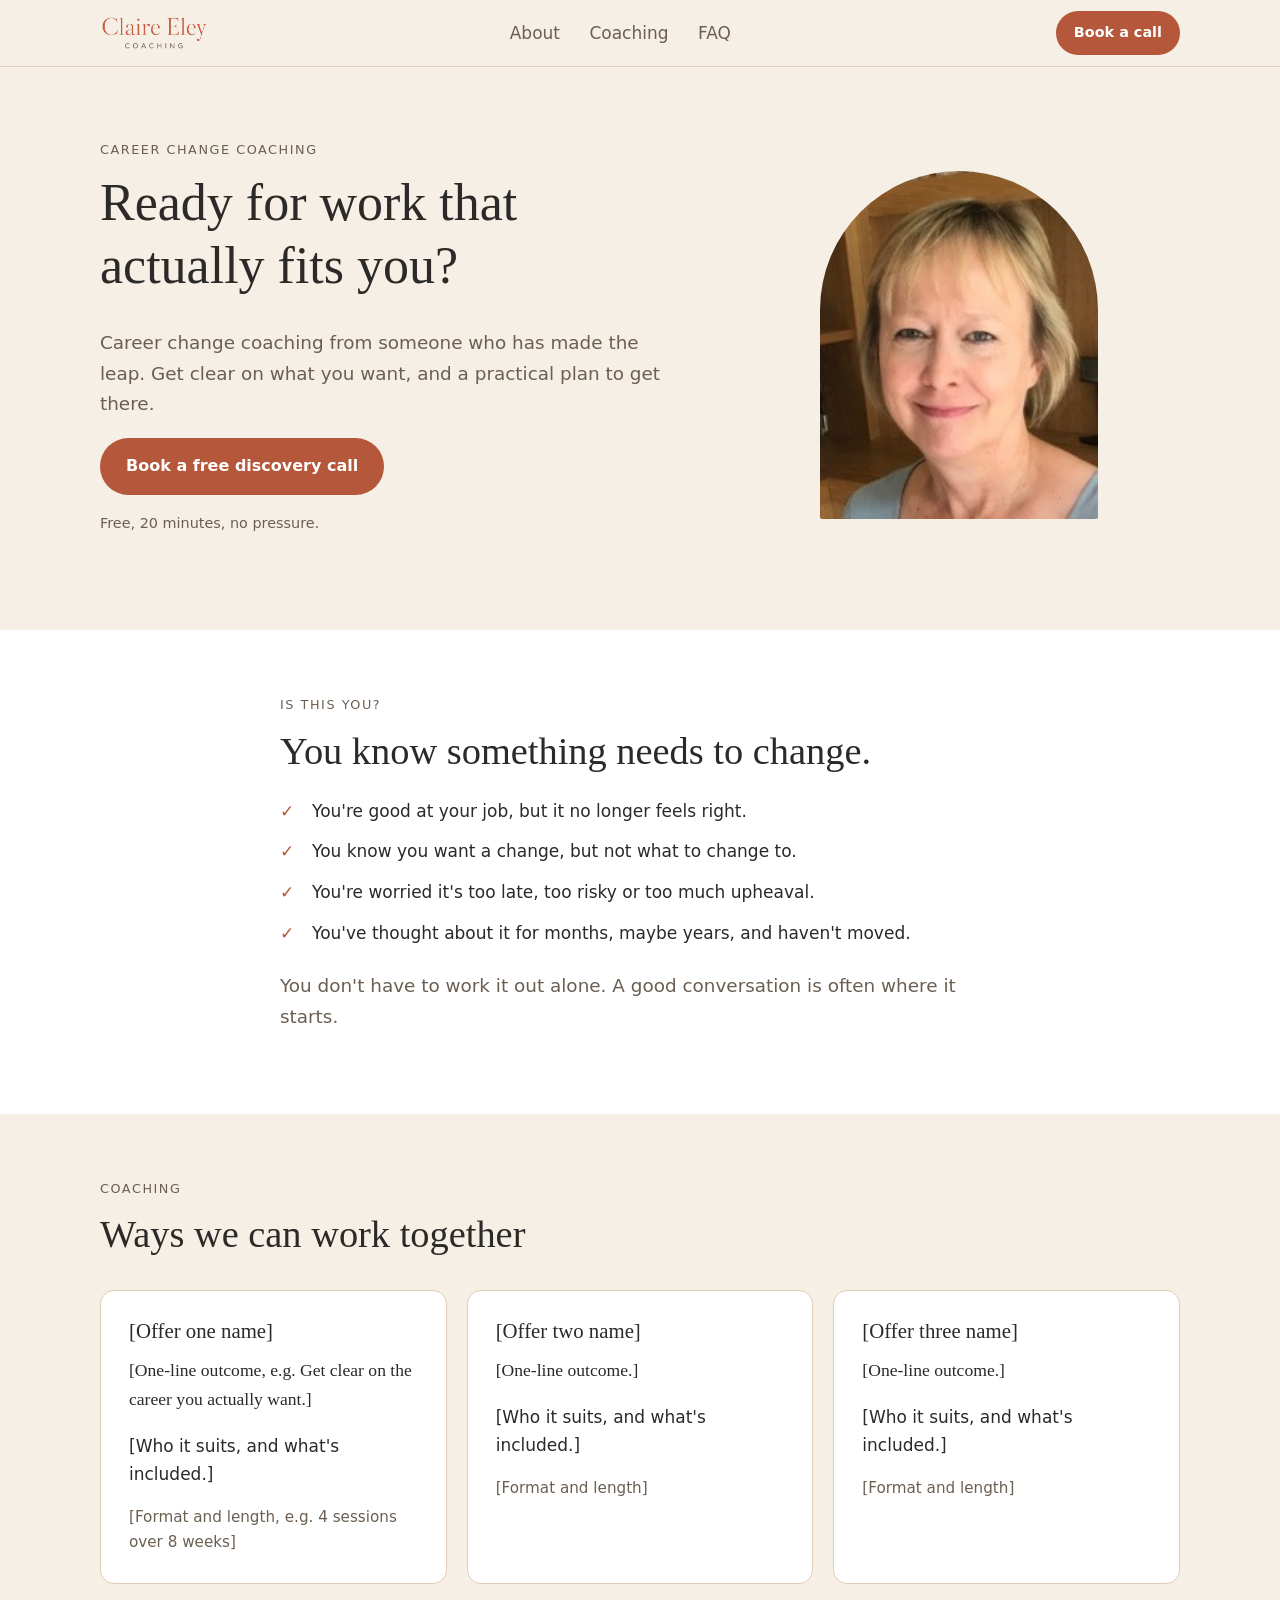
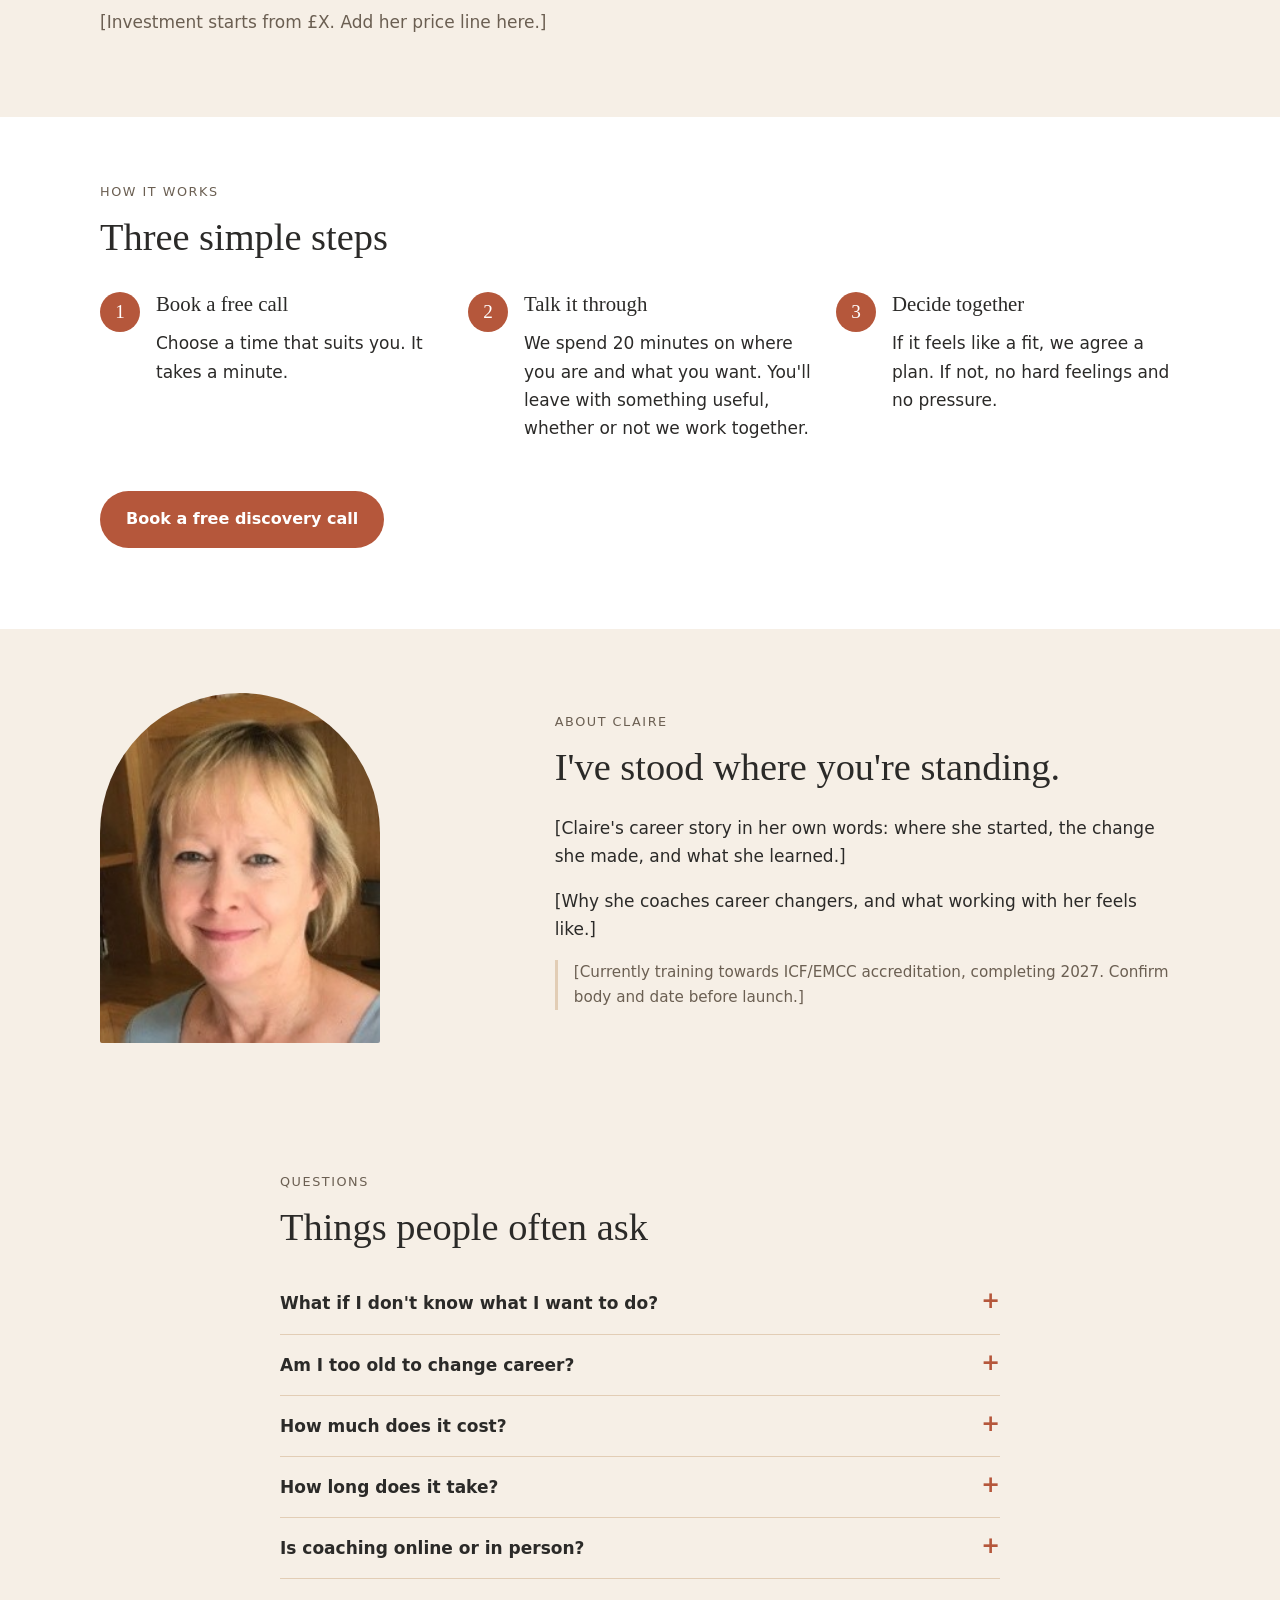
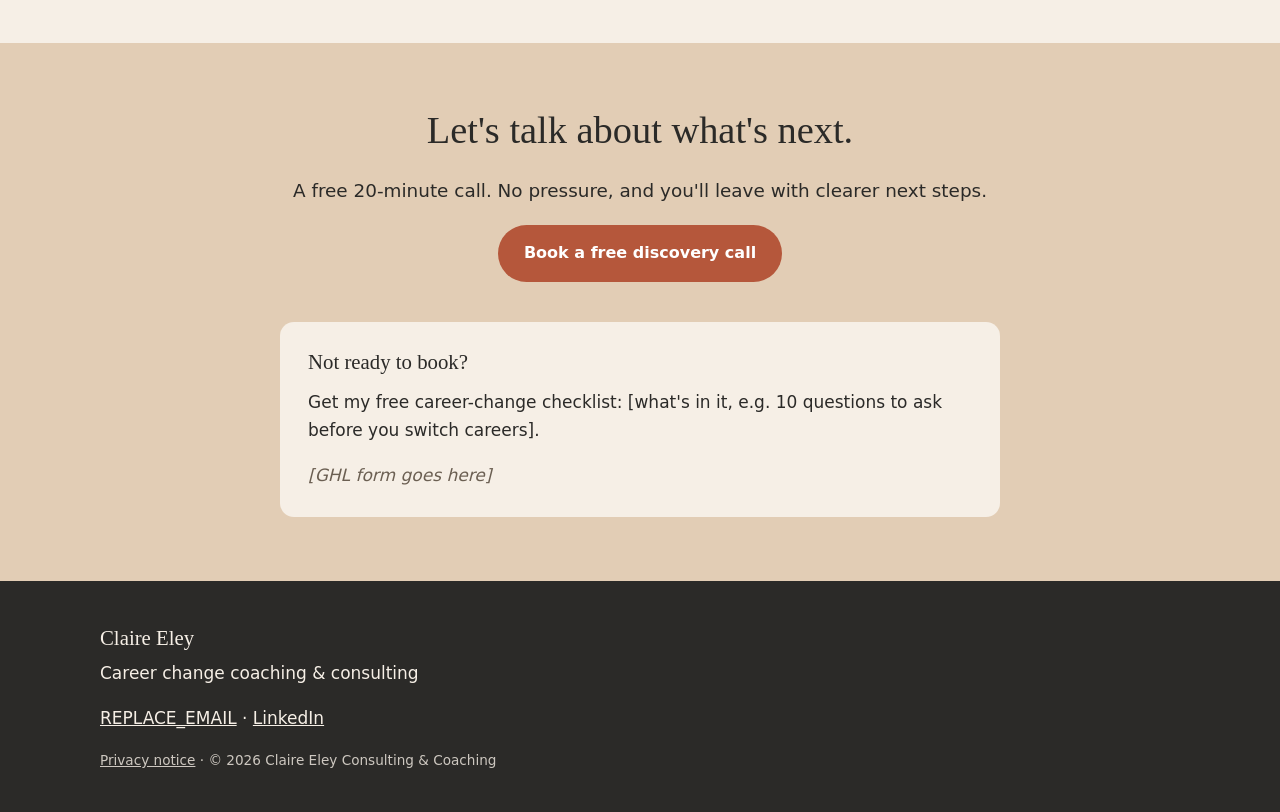
==== commit b287c69e: "feat: add wordmark logo to site header Replaces the text logo with the generated Claire Eley Coachin" ====
--- a/index.html
+++ b/index.html
@@ -28,7 +28,7 @@
 <body>
 <header class="site-header">
   <div class="container site-header__inner">
-    <a class="logo" href="#top">Claire Eley</a>
+    <a class="logo" href="#top"><img src="images/logo.png" alt="Claire Eley Coaching" width="209" height="69"></a>
     <nav class="site-nav" aria-label="Main">
       <a href="#about">About</a>
       <a href="#coaching">Coaching</a>
--- a/css/styles.css
+++ b/css/styles.css
@@ -66,6 +66,7 @@
 }
 .site-header__inner { display: flex; align-items: center; justify-content: space-between; padding: .7rem 0; gap: 1rem; }
 .logo { font-family: var(--serif); font-size: 1.3rem; color: var(--ink); text-decoration: none; }
+.logo img { height: 36px; width: auto; display: block; }
 .site-nav { display: none; }
 .site-nav a { color: var(--muted); text-decoration: none; margin-right: 1.5rem; }
 .site-nav a:hover { color: var(--terracotta-dark); }
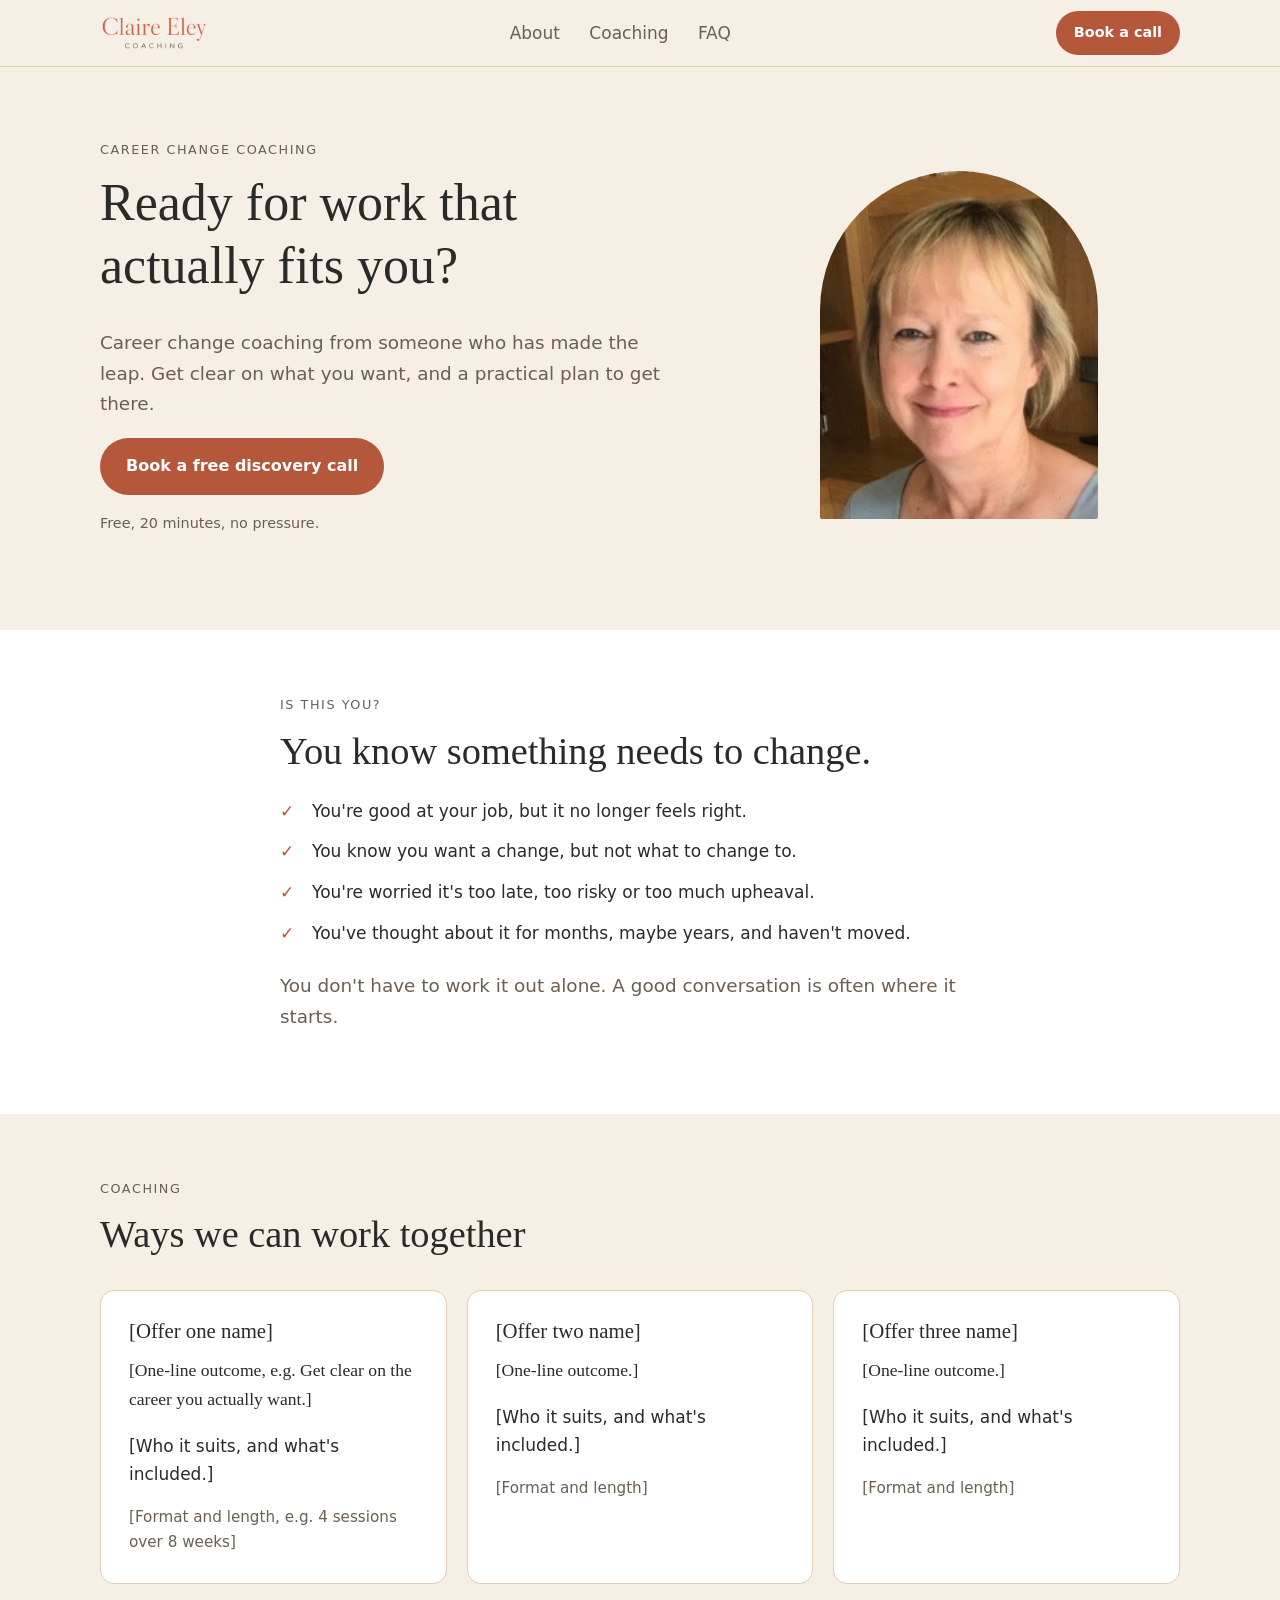
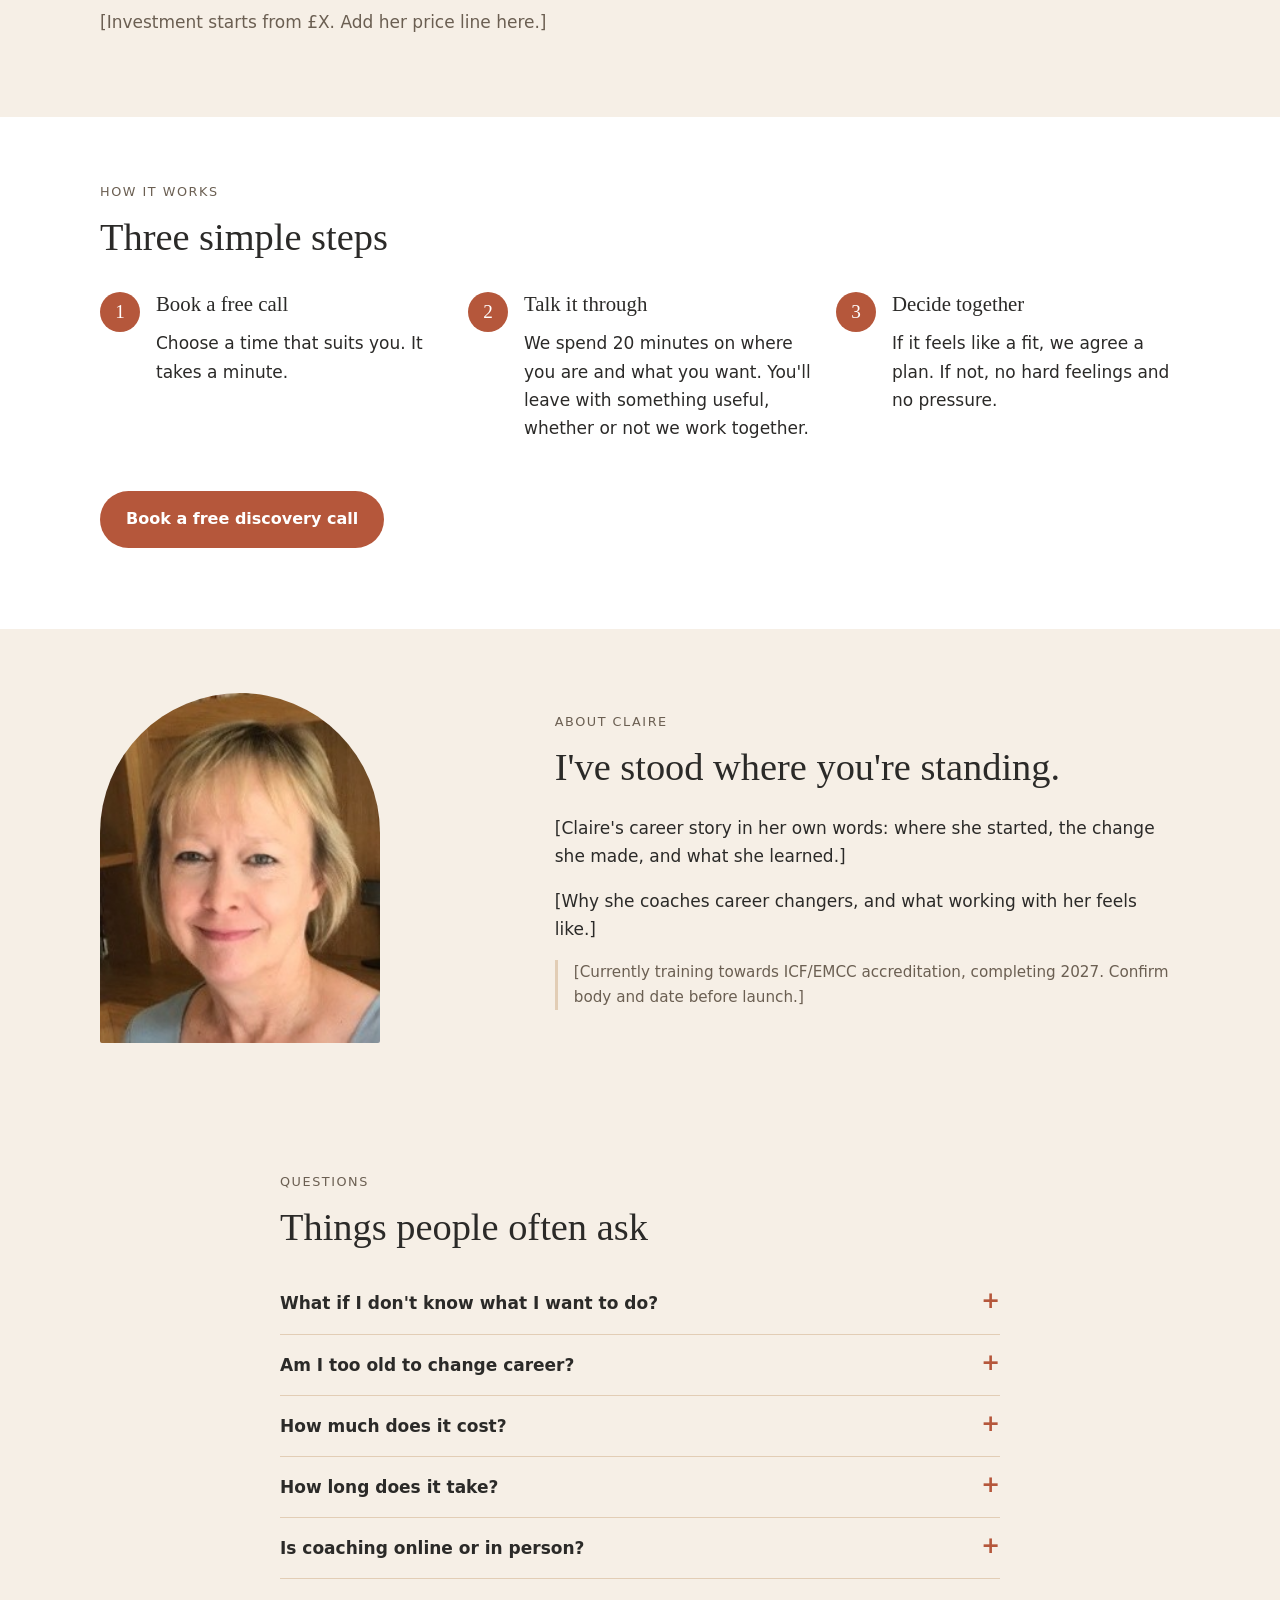
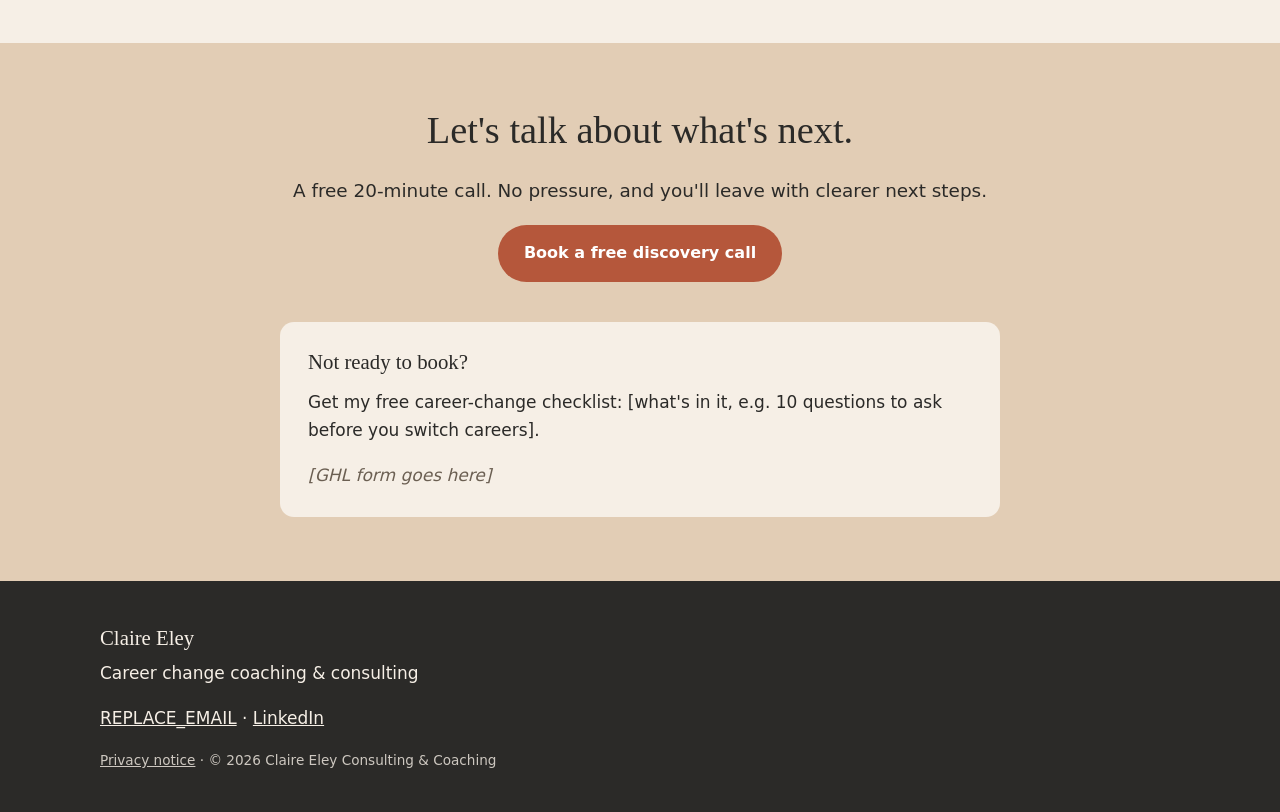
==== commit da7bdf35: "fix: sharpen header logo with proper downscale resampling The logo was being shrunk live by the brow" ====
--- a/index.html
+++ b/index.html
@@ -28,7 +28,7 @@
 <body>
 <header class="site-header">
   <div class="container site-header__inner">
-    <a class="logo" href="#top"><img src="images/logo.png" alt="Claire Eley Coaching" width="209" height="69"></a>
+    <a class="logo" href="#top"><img src="images/logo.png" alt="Claire Eley Coaching" width="326" height="108"></a>
     <nav class="site-nav" aria-label="Main">
       <a href="#about">About</a>
       <a href="#coaching">Coaching</a>
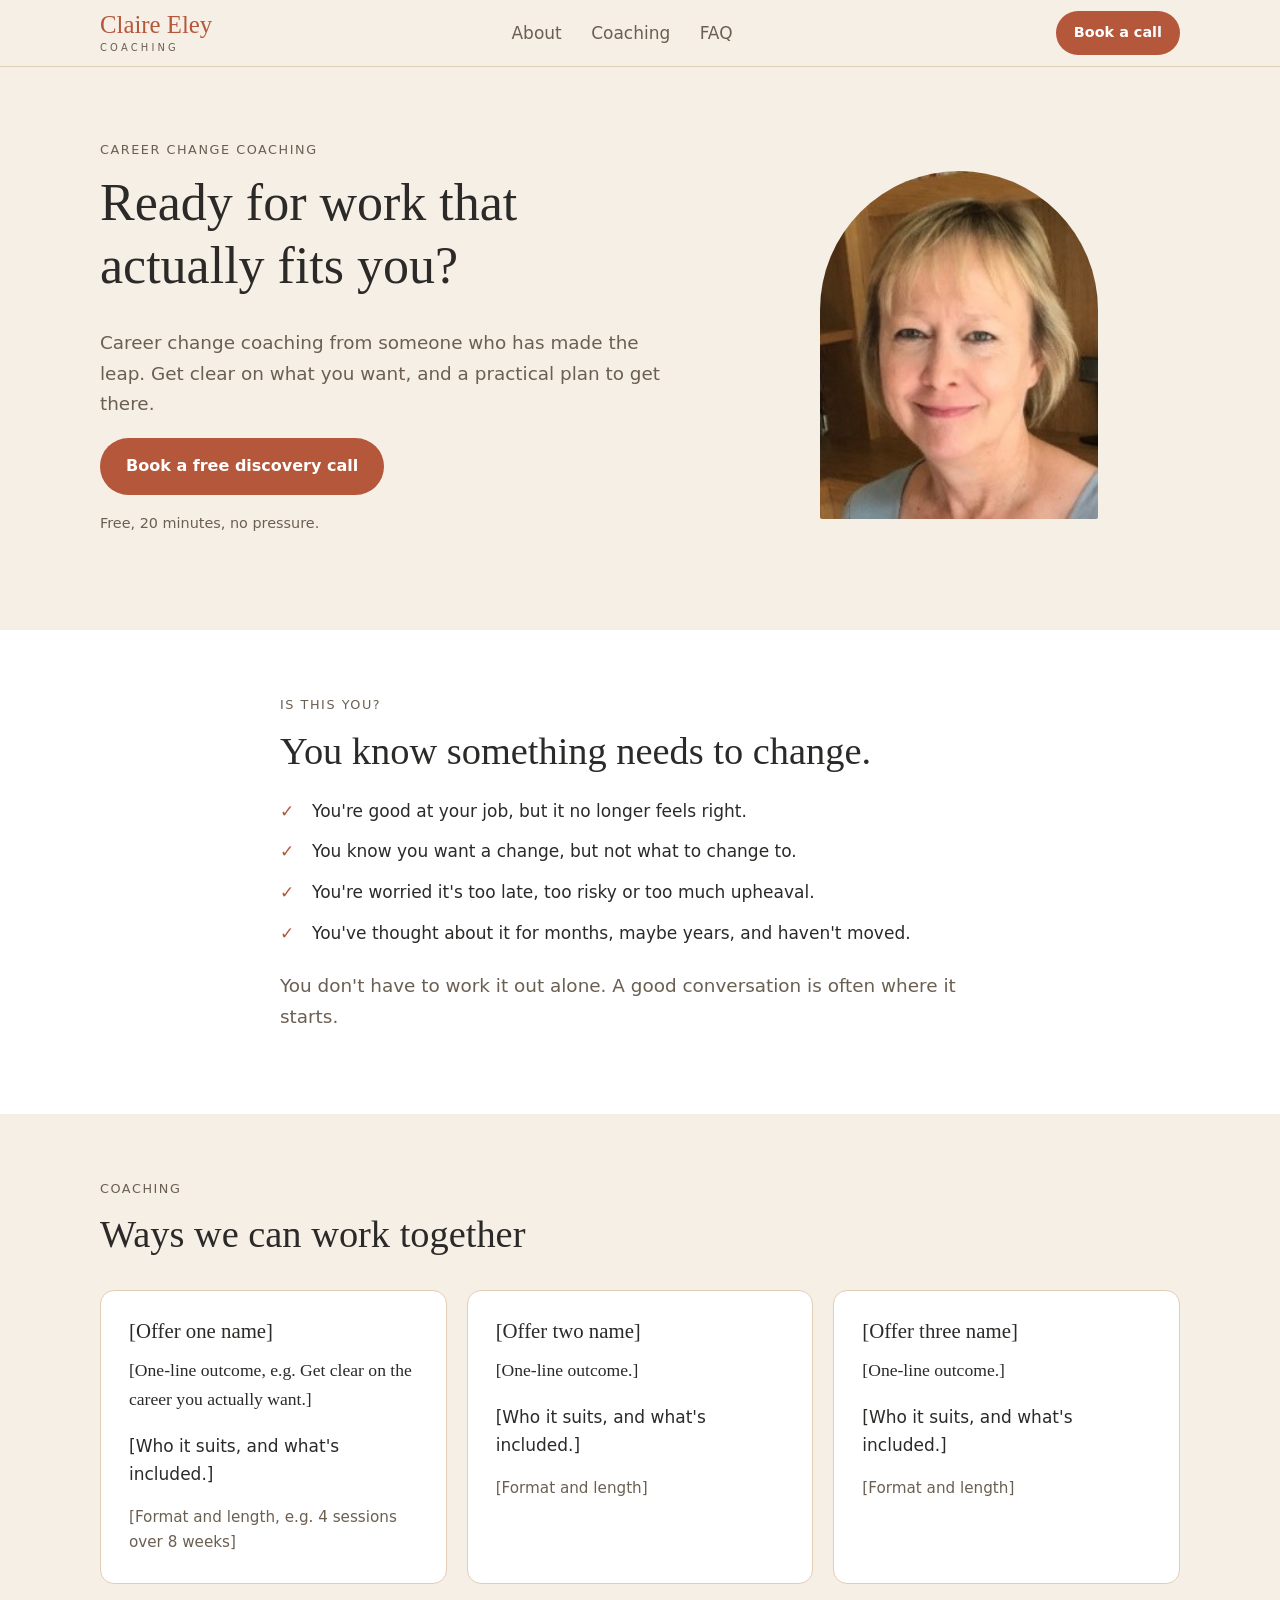
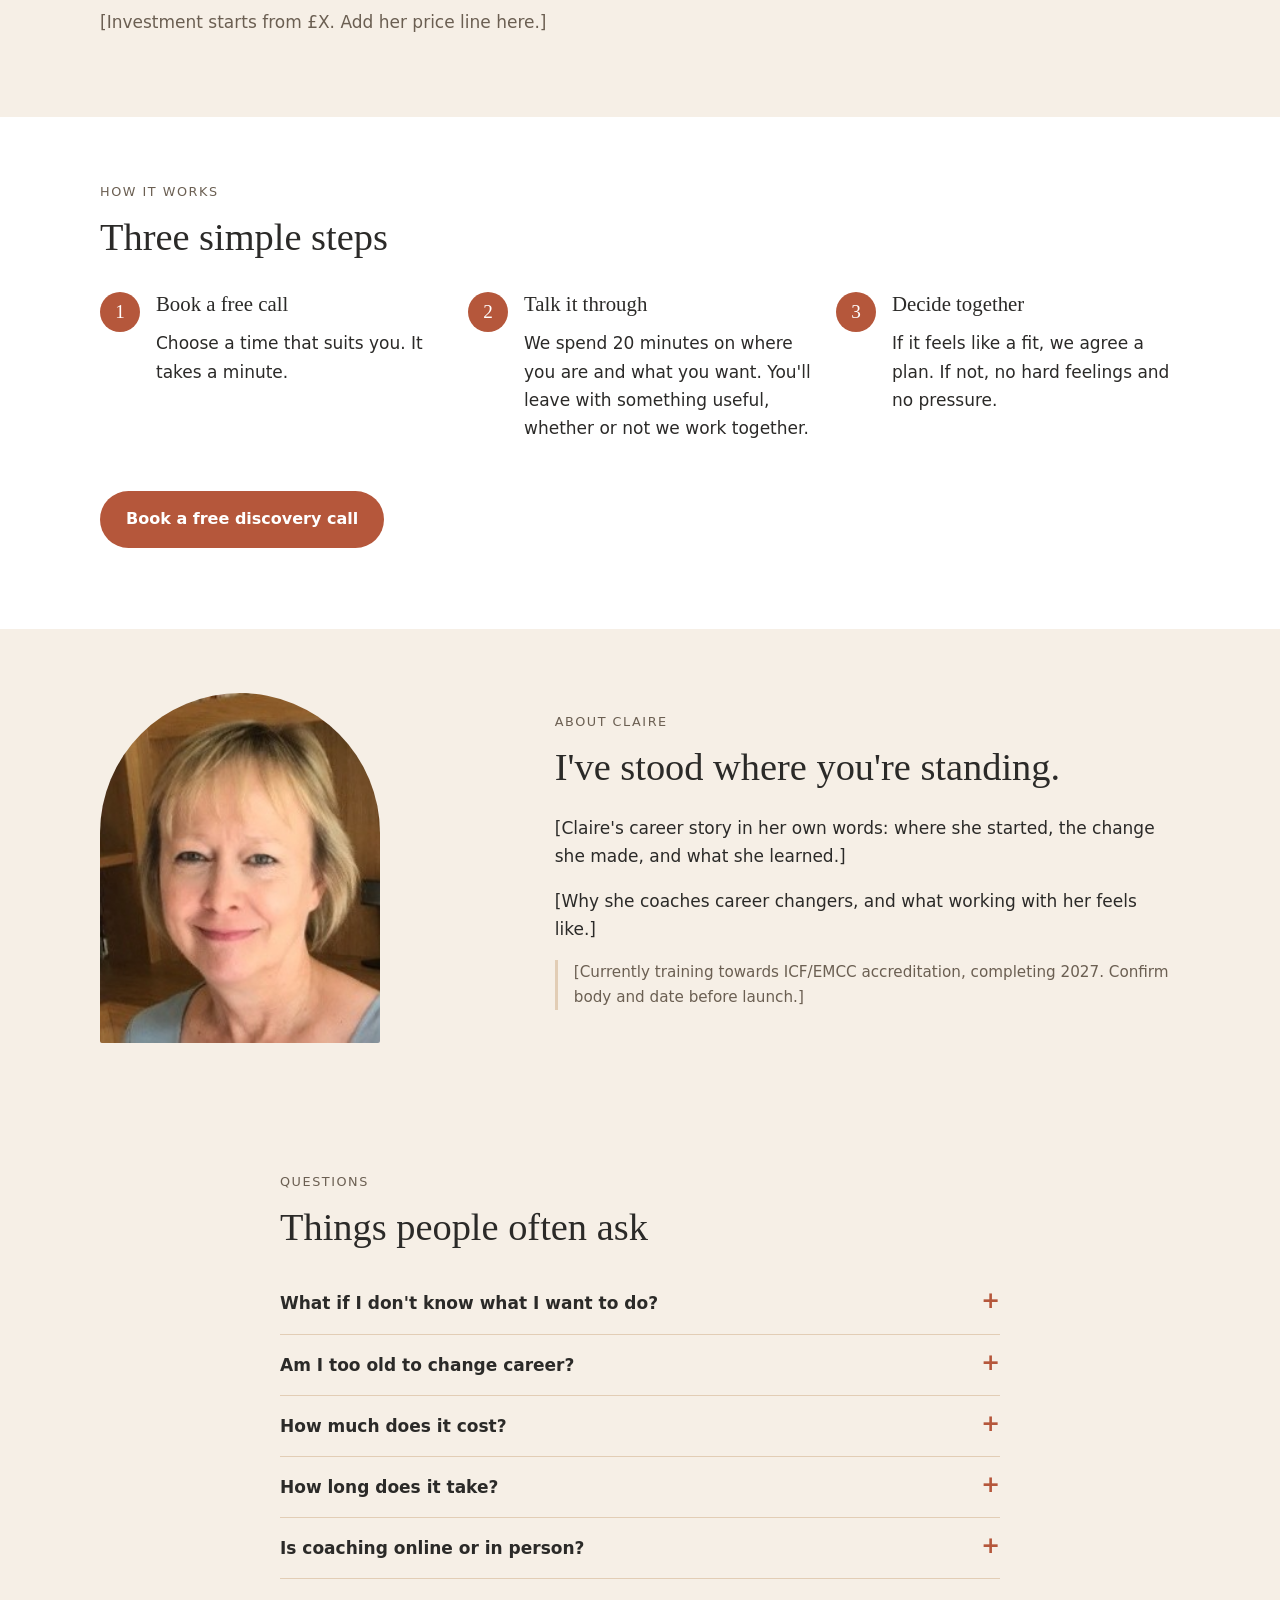
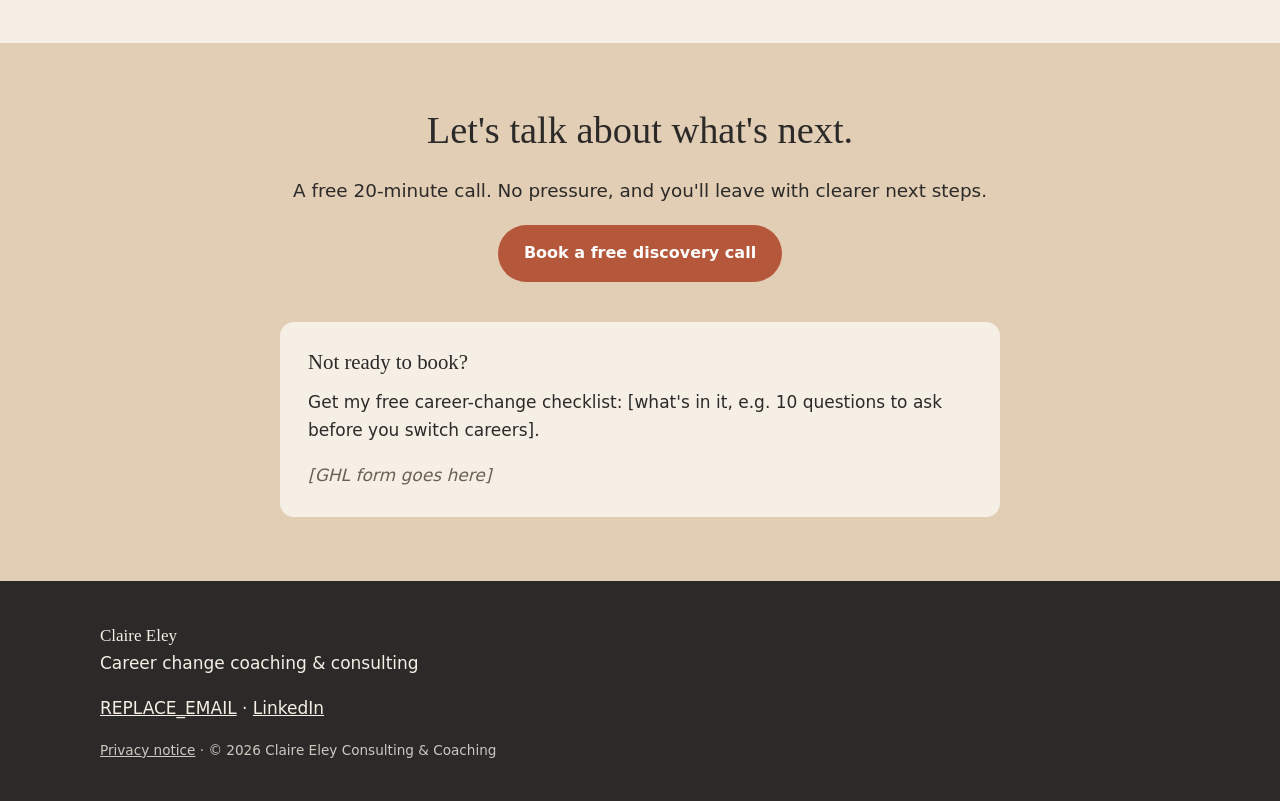
==== commit 2aedff7b: "fix: replace low-res logo image with sharp text lockup The logo.png source was only 326x108px, too l" ====
--- a/index.html
+++ b/index.html
@@ -28,7 +28,7 @@
 <body>
 <header class="site-header">
   <div class="container site-header__inner">
-    <a class="logo" href="#top"><img src="images/logo.png" alt="Claire Eley Coaching" width="326" height="108"></a>
+    <a class="logo" href="#top"><span class="logo__name">Claire Eley</span><span class="logo__sub">Coaching</span></a>
     <nav class="site-nav" aria-label="Main">
       <a href="#about">About</a>
       <a href="#coaching">Coaching</a>
--- a/css/styles.css
+++ b/css/styles.css
@@ -65,8 +65,12 @@
   border-bottom: 1px solid var(--sand);
 }
 .site-header__inner { display: flex; align-items: center; justify-content: space-between; padding: .7rem 0; gap: 1rem; }
-.logo { font-family: var(--serif); font-size: 1.3rem; color: var(--ink); text-decoration: none; }
-.logo img { height: 36px; width: auto; display: block; }
+.logo {
+  font-family: var(--serif); text-decoration: none; color: var(--terracotta);
+  line-height: 1; display: inline-flex; flex-direction: column; gap: .28em;
+}
+.logo__name { font-size: 1.55rem; }
+.logo__sub { font-family: var(--sans); font-size: .62rem; letter-spacing: .32em; text-transform: uppercase; color: var(--muted); }
 .site-nav { display: none; }
 .site-nav a { color: var(--muted); text-decoration: none; margin-right: 1.5rem; }
 .site-nav a:hover { color: var(--terracotta-dark); }
@@ -145,3 +149,33 @@
 
 .legal h2 { font-size: 1.4rem; margin-top: 2rem; }
 .legal ul { padding-left: 1.2rem; }
+
+body.has-modal-open { overflow: hidden; }
+.booking-modal {
+  display: none;
+  position: fixed; inset: 0; z-index: 100;
+  align-items: center; justify-content: center;
+  padding: 1rem;
+  background: rgba(43, 42, 40, .6);
+}
+.booking-modal.is-open { display: flex; }
+.booking-modal__dialog {
+  position: relative;
+  width: min(100% - 1rem, 640px);
+  max-height: 90vh;
+  background: var(--white);
+  border-radius: var(--radius);
+  overflow: hidden;
+  box-shadow: 0 20px 60px rgba(43, 42, 40, .35);
+}
+.booking-modal__close {
+  position: absolute; top: .5rem; right: .5rem; z-index: 1;
+  width: 2.25rem; height: 2.25rem;
+  border: 0; border-radius: 50%;
+  background: var(--cream); color: var(--ink);
+  font-size: 1.5rem; line-height: 1;
+  cursor: pointer;
+}
+.booking-modal__close:hover { background: var(--sand); }
+.booking-modal__frame-wrap { width: 100%; height: min(85vh, 720px); }
+.booking-modal__frame-wrap iframe { width: 100%; height: 100%; border: 0; }
